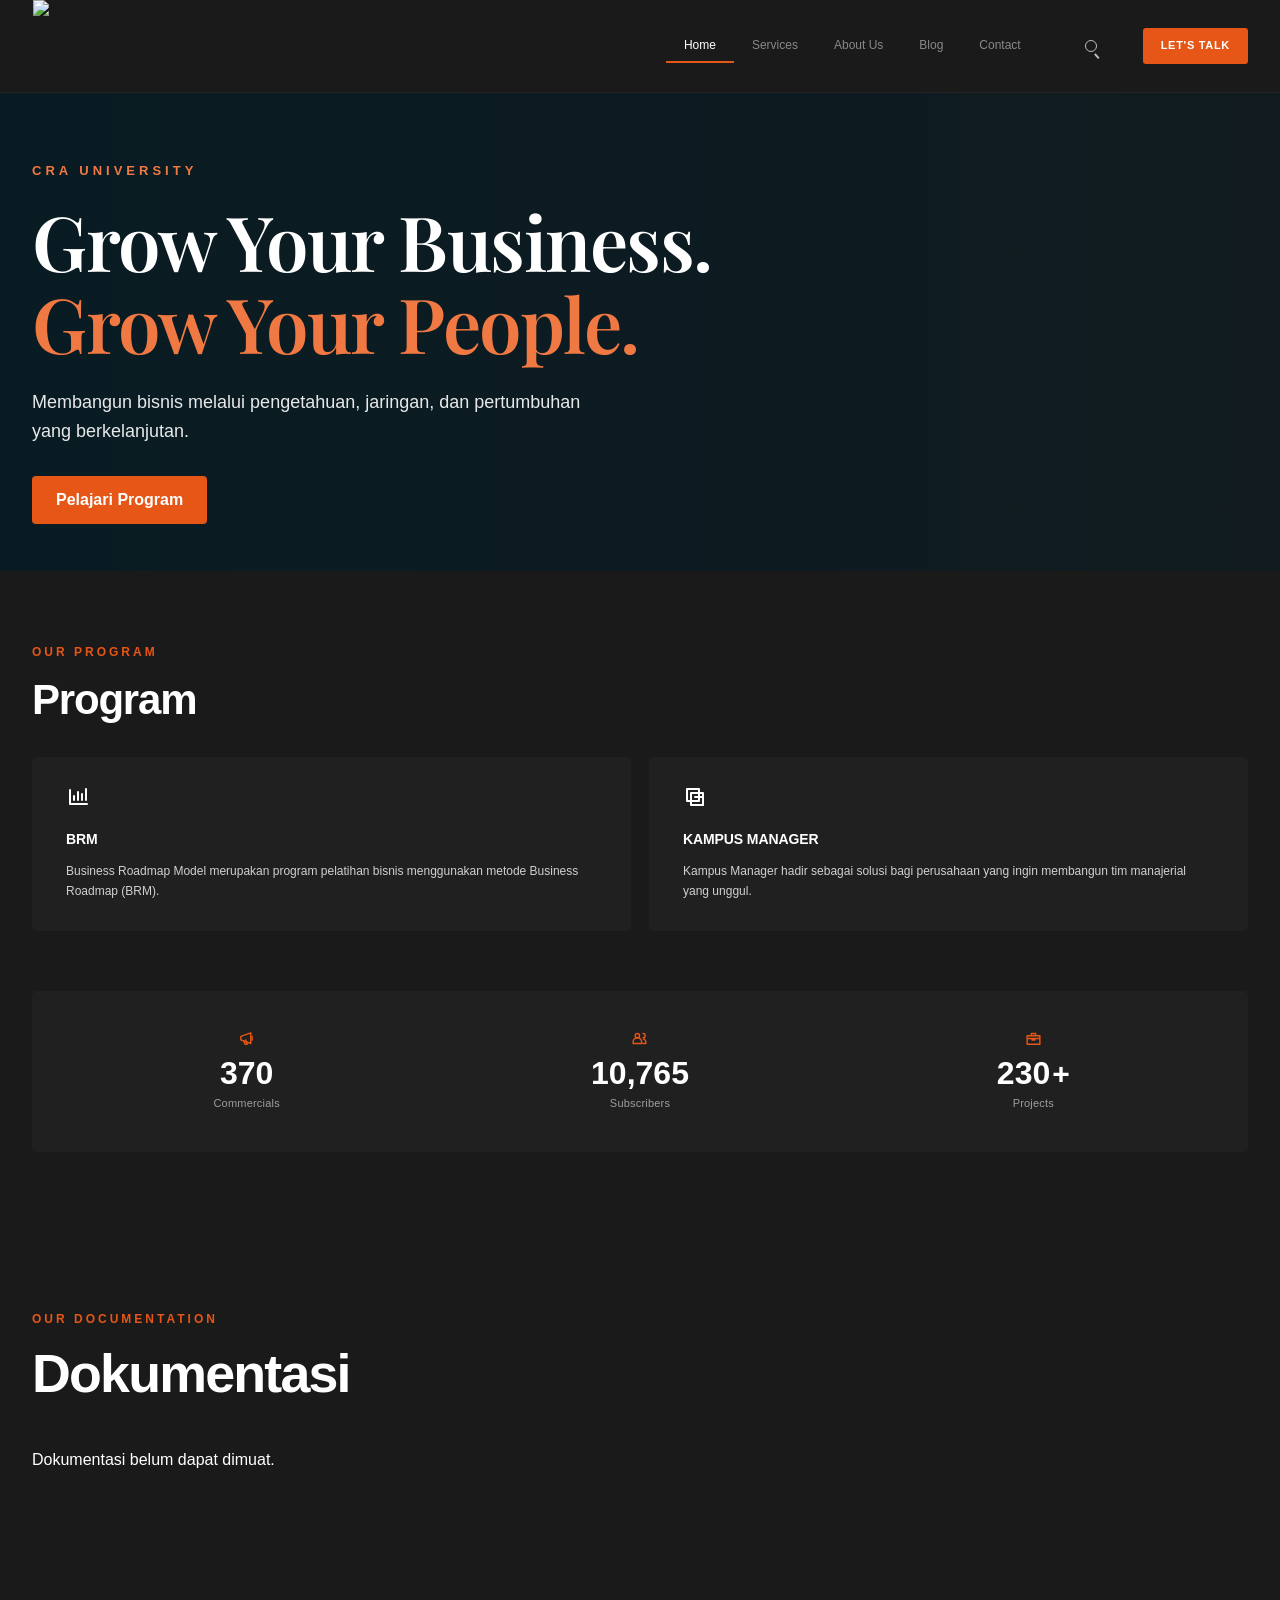
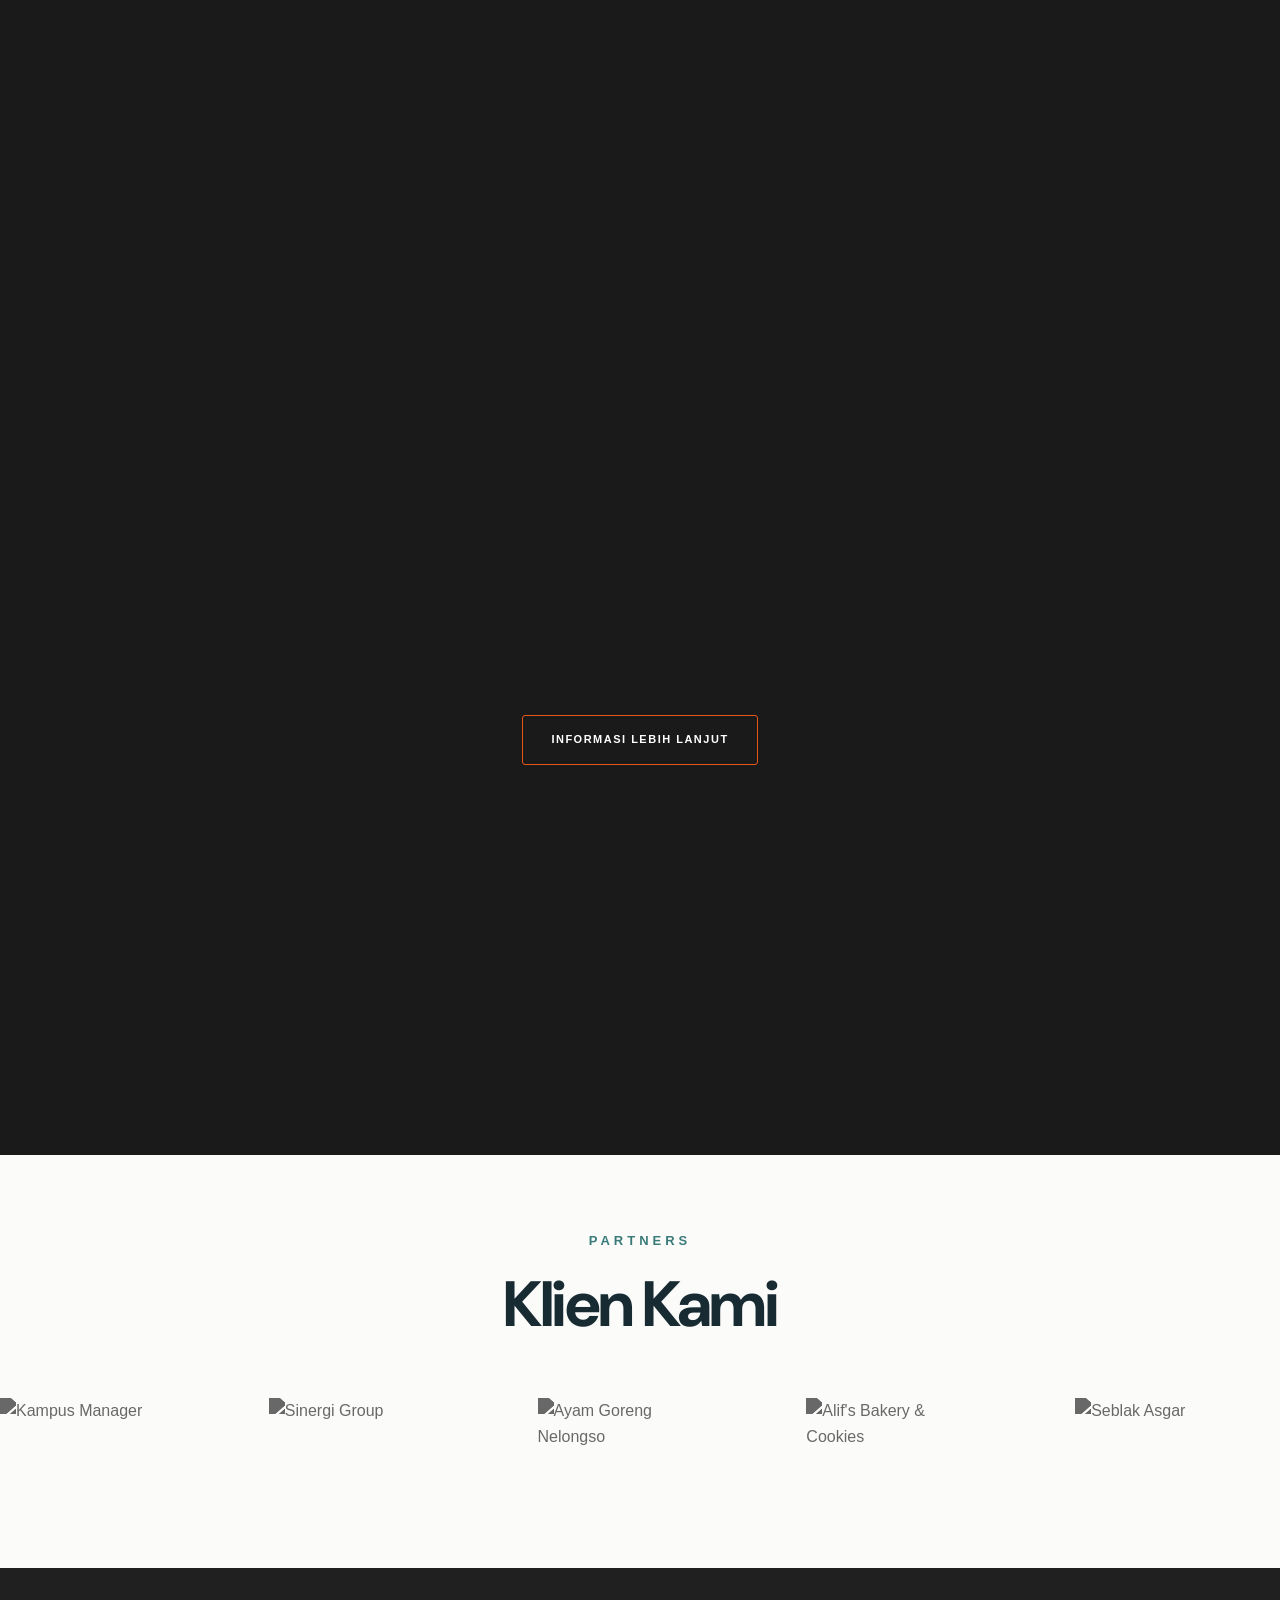
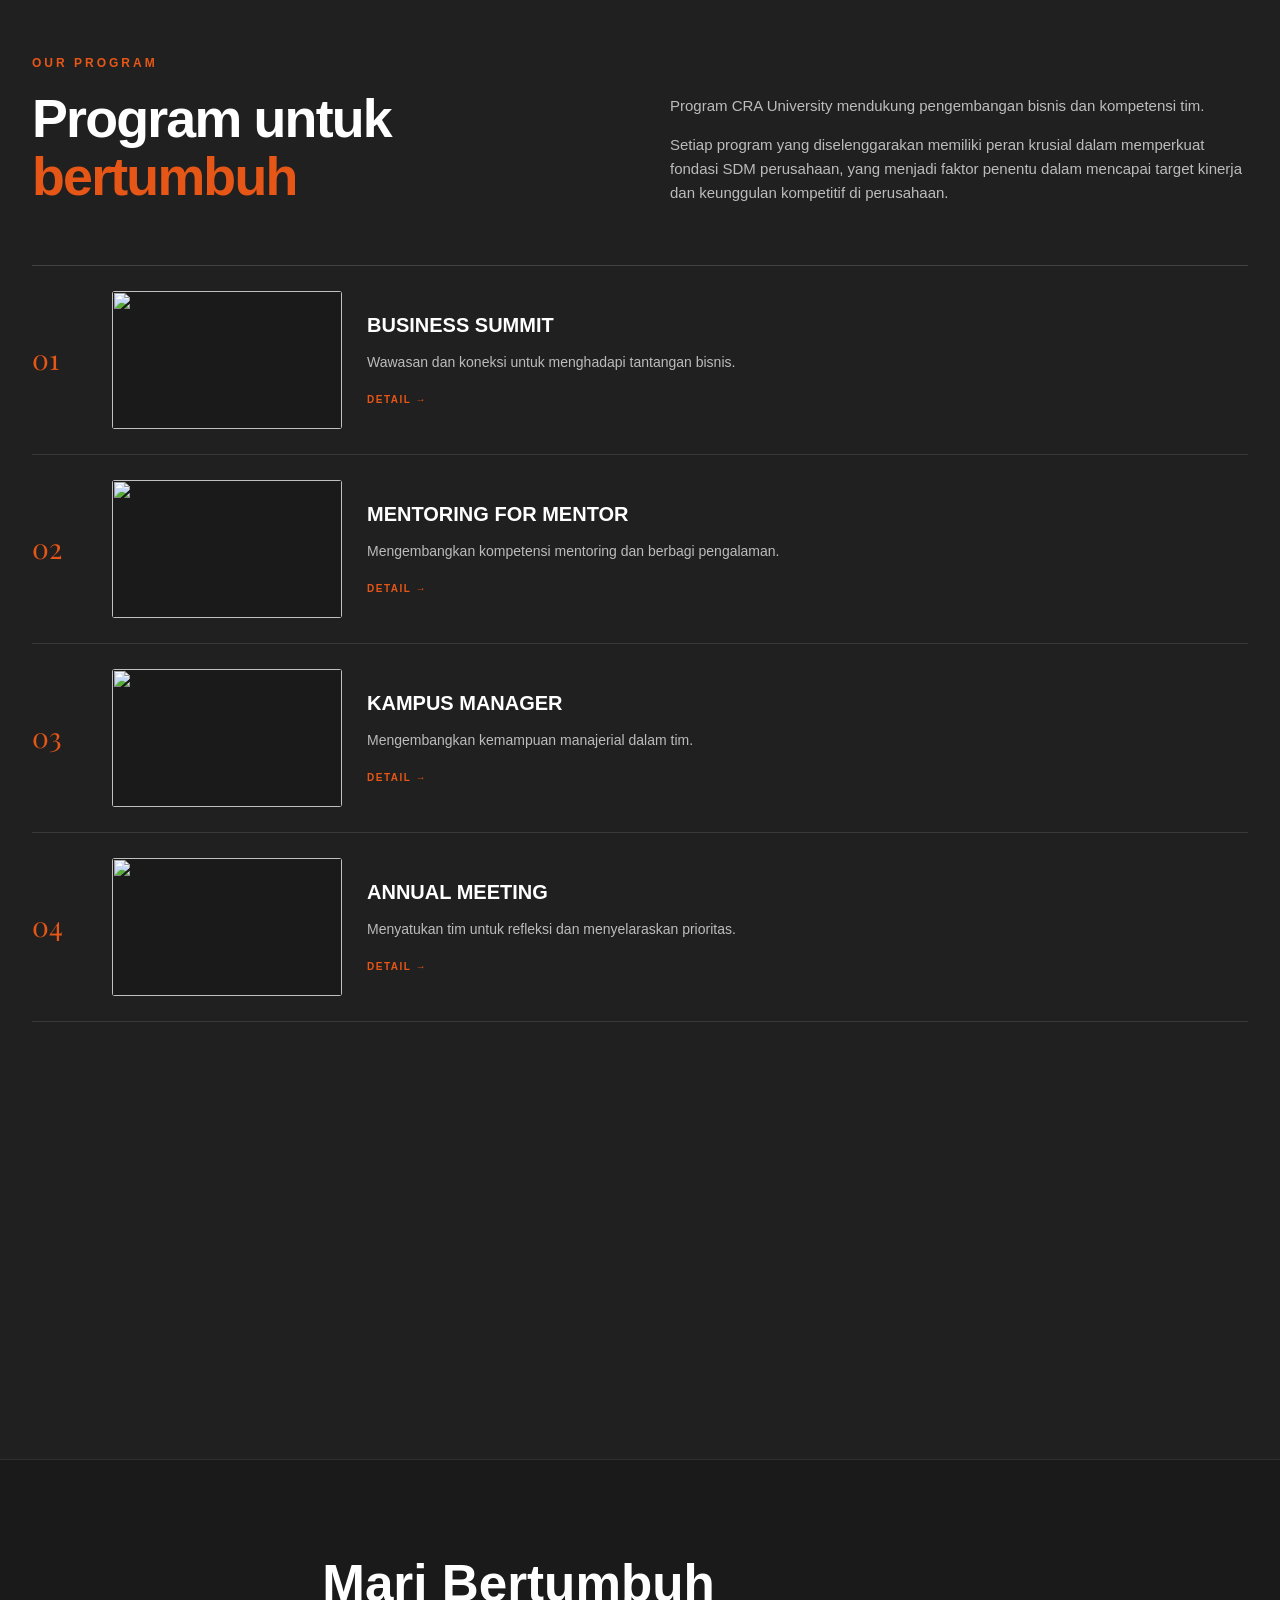
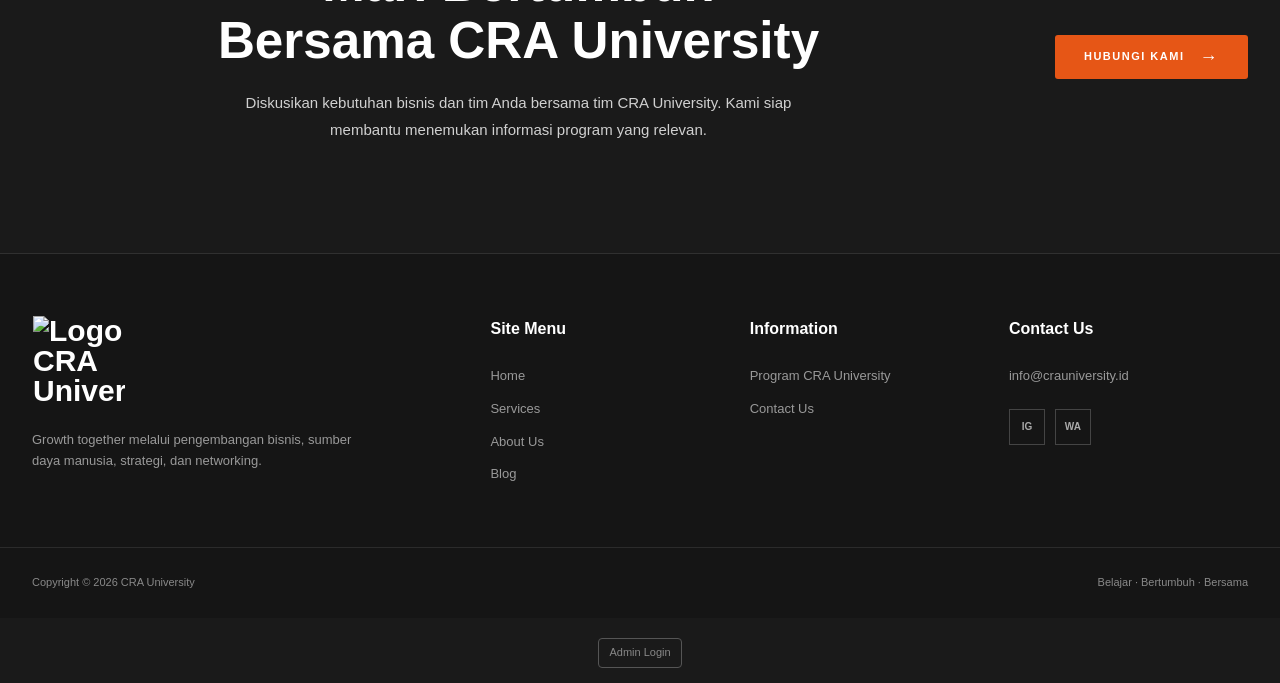
==== index.html @ 809099ed "Add admin backend and dynamic content" ====
<!DOCTYPE html>
<html lang="id">

<head>
    <meta charset="UTF-8">

    <meta
        name="viewport"
        content="width=device-width, initial-scale=1.0"
    >

    <meta
        name="description"
        content="CRA University - Growth Together"
    >

    <title>CRA University - Growth Together</title>

    <!-- Google Fonts -->
    <link rel="preconnect" href="https://fonts.googleapis.com">
    <link rel="preconnect" href="https://fonts.gstatic.com" crossorigin>

    <link
        href="https://fonts.googleapis.com/css2?family=DM+Sans:wght@400;500;600;700&family=Playfair+Display:wght@500;600;700&display=swap"
        rel="stylesheet"
    >

    <!-- CSS -->
    <link rel="stylesheet" href="css/style.css">
</head>

<body class="home">

    <a class="skip-link" href="#home">
        Lewati ke konten
    </a>


    <!-- =====================================================
         HEADER / NAVBAR
    ====================================================== -->

    <header class="header" id="header">

        <div class="container navbar">

            <!-- Logo -->
            <a href="index.html" class="logo">

                <span class="logo-main">

                    <img
                        loading="lazy"
                        width="384"
                        height="384"
                        src="assets/images/logo cra.png"
                        class="default-logo"
                        alt="Logo CRA University"
                        decoding="async"
                    >

                </span>

                <span class="logo-sub">
                    UNIVERSITY
                </span>

            </a>


            <!-- Navigation -->
            <nav class="nav" id="nav">

                <ul class="nav-list">

                    <li>
                        <a
                            href="index.html"
                            class="nav-link active"
                            aria-current="page"
                        >
                            Home
                        </a>
                    </li>

                    <li>
                        <a
                            href="pages/service.html"
                            class="nav-link"
                        >
                            Services
                        </a>
                    </li>

                    <li>
                        <a
                            href="pages/about.html"
                            class="nav-link"
                        >
                            About Us
                        </a>
                    </li>

                    <li>
                        <a
                            href="pages/blog.html"
                            class="nav-link"
                        >
                            Blog
                        </a>
                    </li>

                    <li>
                        <a
                            href="pages/contact.html"
                            class="nav-link"
                        >
                            Contact
                        </a>
                    </li>

                </ul>

            </nav>


            <!-- Search -->
            <button
                class="search-button"
                type="button"
                aria-label="Search"
            >
                <span aria-hidden="true"></span>
            </button>


            <!-- Let's Talk -->
            <a
                href="pages/contact.html"
                class="btn btn-primary header-button"
            >
                Let's Talk
            </a>


            <!-- Mobile Menu -->
            <button
                type="button"
                class="menu-button"
                id="menuButton"
                aria-label="Open menu"
                aria-expanded="false"
                aria-controls="nav"
            >
                <span></span>
                <span></span>
                <span></span>
            </button>

        </div>

    </header>


    <!-- =====================================================
         MAIN
    ====================================================== -->

    <main id="home">


        <!-- =================================================
             HERO
        ================================================== -->

        <section class="hero">

            <div
                class="hero-photo"
                data-hero-carousel
                role="region"
                aria-label="Galeri kegiatan CRA University"
            >

                <div class="hero-slides">

                    <img
                        class="hero-slide is-active"
                        src="assets/images/DSC02706.jpg.jpeg"
                        alt="Peserta program Kampus Manager CRA University"
                        fetchpriority="high"
                    >

                    <img
                        class="hero-slide"
                        src="assets/images/DSC02432.jpg"
                        alt="Kegiatan CRA University"
                    >

                    <img
                        class="hero-slide"
                        src="assets/images/DSC02927.jpg.jpeg"
                        alt="Kegiatan CRA University"
                    >

                    <img
                        class="hero-slide"
                        src="assets/images/DSC05342.jpg.jpeg"
                        alt="Kegiatan CRA University"
                    >

                    <img
                        class="hero-slide"
                        src="assets/images/DSC05442.jpg.jpeg"
                        alt="Kegiatan CRA University"
                    >

                </div>

            </div>

            <div class="hero-overlay"></div>

            <div class="container hero-content">

                <div class="hero-copy-block">

                    <p class="eyebrow">
                        CRA UNIVERSITY
                    </p>

                    <h1>
                        Grow Your Business.
                        <br>
                        <span>
                            Grow Your People.
                        </span>
                    </h1>

                    <p class="hero-copy">
                        Membangun bisnis melalui pengetahuan, jaringan,
                        dan pertumbuhan yang berkelanjutan.
                    </p>

                    <a
                        class="primary-btn"
                        href="#program"
                    >
                        Pelajari Program
                    </a>

                </div>

            </div>

        </section>


        <!-- =================================================
             PROGRAM
        ================================================== -->

        <section
            class="program section"
            id="program"
        >

            <div class="container">


                <!-- Section Header -->
                <div class="section-header">

                    <p class="section-label">
                        OUR PROGRAM
                    </p>

                    <h2 class="section-title">
                        Program
                    </h2>

                </div>


                <!-- Program Grid -->
                <div class="program-grid">


                    <!-- Program BRM -->
                    <article class="program-card">

                        <div class="program-card-content">

                            <span
                                class="program-icon"
                                aria-hidden="true"
                            >

                                <svg viewBox="0 0 24 24">
                                    <path d="M4 19V5m0 14h17M8 15v-4m4 4V7m4 8v-6m4 6V4"></path>
                                </svg>

                            </span>

                            <h3>
                                BRM
                            </h3>

                            <p>
                                Business Roadmap Model merupakan program
                                pelatihan bisnis menggunakan metode
                                Business Roadmap (BRM).
                            </p>

                        </div>

                    </article>


                    <!-- Program Kampus Manager -->
                    <article class="program-card">

                        <div class="program-card-content">

                            <span
                                class="program-icon"
                                aria-hidden="true"
                            >

                                <svg viewBox="0 0 24 24">
                                    <path d="M4 4h12v12H4zM8 8h12v12H8z"></path>
                                    <path d="M12 12h8v8"></path>
                                </svg>

                            </span>

                            <h3>
                                KAMPUS MANAGER
                            </h3>

                            <p>
                                Kampus Manager hadir sebagai solusi bagi
                                perusahaan yang ingin membangun tim
                                manajerial yang unggul.
                            </p>

                        </div>

                    </article>

                </div>

            </div>

        </section>


        <!-- =================================================
             COMMERCIALS / STATISTICS
        ================================================== -->

        <section
            class="commercials"
            aria-label="Dampak CRA University"
        >

            <div class="container">

                <div class="commercials-grid">


                    <!-- Commercials -->
                    <div class="commercial-item">

                        <span
                            class="commercial-icon"
                            aria-hidden="true"
                        >

                            <svg viewBox="0 0 24 24">
                                <path d="M4 14V9l14-5v15L4 14Z"></path>
                                <path d="m8 15 2 5h3l-2-6M20 9v5"></path>
                            </svg>

                        </span>

                        <span class="commercial-value">

                            <span
                                class="commercial-number"
                                data-target="370"
                            >
                                370
                            </span>

                        </span>

                        <p>
                            Commercials
                        </p>

                    </div>


                    <!-- Subscribers -->
                    <div class="commercial-item">

                        <span
                            class="commercial-icon"
                            aria-hidden="true"
                        >

                            <svg viewBox="0 0 24 24">
                                <circle
                                    cx="9"
                                    cy="8"
                                    r="3"
                                ></circle>

                                <path d="M3 19v-2a6 6 0 0 1 12 0v2H3ZM17 5a3 3 0 0 1 0 6m1 2a5 5 0 0 1 3 5v1h-4"></path>
                            </svg>

                        </span>

                        <span class="commercial-value">

                            <span
                                class="commercial-number"
                                data-target="10765"
                            >
                                10,765
                            </span>

                        </span>

                        <p>
                            Subscribers
                        </p>

                    </div>


                    <!-- Projects -->
                    <div class="commercial-item">

                        <span
                            class="commercial-icon"
                            aria-hidden="true"
                        >

                            <svg viewBox="0 0 24 24">
                                <path d="M3 8h18v12H3zM9 8V5h6v3M3 12h18M10 12v2h4v-2"></path>
                            </svg>

                        </span>

                        <span class="commercial-value">

                            <span
                                class="commercial-number"
                                data-target="230"
                            >
                                230
                            </span>

                            <span class="commercial-plus">
                                +
                            </span>

                        </span>

                        <p>
                            Projects
                        </p>

                    </div>


                </div>

            </div>

        </section>


        <!-- =================================================
             DOKUMENTASI
             DATA DIAMBIL DARI DATABASE MYSQL
        ================================================== -->

        <section
            class="documentation section"
            id="documentation"
        >

            <div class="container">


                <!-- Section Header -->
                <div class="section-header">

                    <p class="section-label">
                        OUR DOCUMENTATION
                    </p>

                    <h2 class="section-title">
                        Dokumentasi
                    </h2>

                </div>


                <!--
                    Dokumentasi dari database akan
                    dimasukkan oleh JavaScript ke
                    dalam container ini.
                -->
                <div
                    class="documentation-grid"
                    id="documentationGrid"
                >

                    <!--
                        Data dari MySQL akan tampil di sini.
                    -->

                </div>


                <!-- More Information -->
                <div class="center-button">

                    <a
                        href="pages/about.html"
                        class="button button-outline"
                    >
                        INFORMASI LEBIH LANJUT
                    </a>

                </div>

            </div>

        </section>


        <!-- =================================================
             CLIENTS
        ================================================== -->

        <section class="section clients">

            <div class="container">

                <div class="section-heading center">

                    <p class="eyebrow">
                        PARTNERS
                    </p>

                    <h2>
                        Klien Kami
                    </h2>

                </div>


                <div
                    class="logos"
                    aria-label="Klien dan partner CRA University"
                >

                    <div class="logos-track">


                        <!-- Logo Group 1 -->
                        <div class="logos-group">

                            <img
                                src="assets/images/Logo Kampus Manager.png"
                                alt="Kampus Manager"
                                loading="lazy"
                            >

                            <img
                                src="assets/images/S-GROUP.png"
                                alt="Sinergi Group"
                                loading="lazy"
                            >

                            <img
                                src="assets/images/ayam-nelongso.png"
                                alt="Ayam Goreng Nelongso"
                                loading="lazy"
                            >

                            <img
                                src="assets/images/ALIF-1536x1536.png"
                                alt="Alif's Bakery & Cookies"
                                loading="lazy"
                            >

                            <img
                                src="assets/images/SEBLAK.png"
                                alt="Seblak Asgar"
                                loading="lazy"
                            >

                            <img
                                src="assets/images/INDOBOT.png"
                                alt="Indobot"
                                loading="lazy"
                            >

                            <img
                                src="assets/images/POP-JASA.png"
                                alt="Pop Jasa"
                                loading="lazy"
                            >

                            <img
                                src="assets/images/UPER.png"
                                alt="UPER"
                                loading="lazy"
                            >

                        </div>


                        <!-- Logo Group 2 -->
                        <div
                            class="logos-group"
                            aria-hidden="true"
                        >

                            <img
                                src="assets/images/Logo Kampus Manager.png"
                                alt=""
                                loading="lazy"
                            >

                            <img
                                src="assets/images/S-GROUP.png"
                                alt=""
                                loading="lazy"
                            >

                            <img
                                src="assets/images/ayam-nelongso.png"
                                alt=""
                                loading="lazy"
                            >

                            <img
                                src="assets/images/ALIF-1536x1536.png"
                                alt=""
                                loading="lazy"
                            >

                            <img
                                src="assets/images/SEBLAK.png"
                                alt=""
                                loading="lazy"
                            >

                            <img
                                src="assets/images/INDOBOT.png"
                                alt=""
                                loading="lazy"
                            >

                            <img
                                src="assets/images/POP-JASA.png"
                                alt=""
                                loading="lazy"
                            >

                            <img
                                src="assets/images/UPER.png"
                                alt=""
                                loading="lazy"
                            >

                        </div>

                    </div>

                </div>

            </div>

        </section>


        <!-- =================================================
             PROGRAM UNGGULAN
        ================================================== -->

        <section
            class="year-program section"
            id="services"
        >

            <div class="container">


                <div class="year-program-header">

                    <div>

                        <p class="section-label">
                            OUR PROGRAM
                        </p>

                        <h2 class="section-title">

                            Program untuk
                            <span>
                                bertumbuh
                            </span>

                        </h2>

                    </div>


                    <div class="year-program-description">

                        <p>
                            Program CRA University mendukung
                            pengembangan bisnis dan kompetensi tim.
                        </p>

                        <p>
                            Setiap program yang diselenggarakan
                            memiliki peran krusial dalam memperkuat
                            fondasi SDM perusahaan, yang menjadi
                            faktor penentu dalam mencapai target
                            kinerja dan keunggulan kompetitif
                            di perusahaan.
                        </p>

                    </div>

                </div>


                <div class="year-program-list">


                    <!-- Program 1 -->
                    <article class="year-program-item">

                        <span class="year-program-number">
                            01
                        </span>

                        <div class="year-program-image">

                            <img
                                src="assets/images/DSC05877.jpg.jpeg"
                                alt=""
                                loading="lazy"
                            >

                            BUSINESS

                        </div>

                        <div class="year-program-content">

                            <h3>
                                BUSINESS SUMMIT
                            </h3>

                            <p>
                                Wawasan dan koneksi untuk menghadapi
                                tantangan bisnis.
                            </p>

                            <a href="pages/contact.html">
                                DETAIL →
                            </a>

                        </div>

                    </article>


                    <!-- Program 2 -->
                    <article class="year-program-item">

                        <span class="year-program-number">
                            02
                        </span>

                        <div class="year-program-image">

                            <img
                                src="assets/images/DSC05442.jpg.jpeg"
                                alt=""
                                loading="lazy"
                            >

                            MFM

                        </div>

                        <div class="year-program-content">

                            <h3>
                                MENTORING FOR MENTOR
                            </h3>

                            <p>
                                Mengembangkan kompetensi mentoring
                                dan berbagi pengalaman.
                            </p>

                            <a href="pages/contact.html">
                                DETAIL →
                            </a>

                        </div>

                    </article>


                    <!-- Program 3 -->
                    <article class="year-program-item">

                        <span class="year-program-number">
                            03
                        </span>

                        <div class="year-program-image">

                            <img
                                src="assets/images/DSC02419.jpg"
                                alt=""
                                loading="lazy"
                            >

                            KAMPUS

                        </div>

                        <div class="year-program-content">

                            <h3>
                                KAMPUS MANAGER
                            </h3>

                            <p>
                                Mengembangkan kemampuan manajerial
                                dalam tim.
                            </p>

                            <a href="pages/contact.html">
                                DETAIL →
                            </a>

                        </div>

                    </article>


                    <!-- Program 4 -->
                    <article class="year-program-item">

                        <span class="year-program-number">
                            04
                        </span>

                        <div class="year-program-image">

                            <img
                                src="assets/images/DSC02432.jpg"
                                alt=""
                                loading="lazy"
                            >

                            ANNUAL

                        </div>

                        <div class="year-program-content">

                            <h3>
                                ANNUAL MEETING
                            </h3>

                            <p>
                                Menyatukan tim untuk refleksi dan
                                menyelaraskan prioritas.
                            </p>

                            <a href="pages/contact.html">
                                DETAIL →
                            </a>

                        </div>

                    </article>


                </div>

            </div>

        </section>


        <!-- =================================================
             CTA
        ================================================== -->

        <section class="cta">

            <div class="container cta-container">


                <div class="cta-content">

                    <p class="section-label">
                        JOIN CRA UNIVERSITY
                    </p>

                    <h2>

                        Mari Bertumbuh
                        <br>
                        Bersama CRA University

                    </h2>

                    <p>
                        Diskusikan kebutuhan bisnis dan tim Anda
                        bersama tim CRA University. Kami siap membantu
                        menemukan informasi program yang relevan.
                    </p>

                </div>


                <div class="cta-action">

                    <a
                        href="pages/contact.html"
                        class="button button-light"
                    >

                        HUBUNGI KAMI

                        <span>
                            →
                        </span>

                    </a>

                </div>

            </div>

        </section>


        <!-- =================================================
             BLOG PREVIEW
        ================================================== -->

        <section
            class="blog section"
            id="blog"
        >

            <div class="container">


                <div class="section-header">

                    <p class="section-label">
                        LATEST ARTICLES
                    </p>

                    <h2 class="section-title">
                        Insight & Blog
                    </h2>

                </div>


                <div class="blog-grid">


                    <!-- Blog 1 -->
                    <article class="blog-card">

                        <div class="blog-image">

                            <img
                                src="assets/images/DSC05877.jpg.jpeg"
                                alt="Peserta berdiskusi tentang strategi bisnis"
                                loading="lazy"
                            >

                        </div>

                        <div class="blog-content">

                            <span class="blog-category">
                                BUSINESS
                            </span>

                            <h3>

                                Membangun Strategi Bisnis
                                yang Berkelanjutan

                            </h3>

                            <a href="pages/blog.html">
                                BACA SELENGKAPNYA →
                            </a>

                        </div>

                    </article>


                    <!-- Blog 2 -->
                    <article class="blog-card">

                        <div class="blog-image">

                            <img
                                src="assets/images/DSC05442.jpg.jpeg"
                                alt="Sesi kolaborasi dan pengembangan tim"
                                loading="lazy"
                            >

                        </div>

                        <div class="blog-content">

                            <span class="blog-category">
                                LEADERSHIP
                            </span>

                            <h3>

                                Membangun Tim Manajerial
                                yang Unggul

                            </h3>

                            <a href="pages/blog.html">
                                BACA SELENGKAPNYA →
                            </a>

                        </div>

                    </article>


                    <!-- Blog 3 -->
                    <article class="blog-card">

                        <div class="blog-image">

                            <img
                                src="assets/images/DSC05342.jpg.jpeg"
                                alt="Peserta mengikuti sesi pengembangan bisnis"
                                loading="lazy"
                            >

                        </div>

                        <div class="blog-content">

                            <span class="blog-category">
                                BUSINESS GROWTH
                            </span>

                            <h3>

                                Bagaimana Cara
                                Mengembangkan Bisnis?

                            </h3>

                            <a href="pages/blog.html">
                                BACA SELENGKAPNYA →
                            </a>

                        </div>

                    </article>


                </div>

            </div>

        </section>


        <!-- =================================================
             CONTACT
        ================================================== -->

        <section
            class="contact section"
            id="contact"
        >

            <div class="container contact-container">


                <!-- Contact Information -->
                <div class="contact-info">

                    <p class="section-label">
                        CONTACT US
                    </p>

                    <h2 class="section-title">

                        Let's Grow
                        <span>
                            Together
                        </span>

                    </h2>

                    <p class="section-description">

                        Hubungi kami untuk mendapatkan informasi
                        lebih lengkap mengenai program CRA University.

                    </p>


                    <div class="contact-details">


                        <!-- Email -->
                        <div class="contact-detail">

                            <span class="contact-icon">
                                ✉
                            </span>

                            <div>

                                <strong>
                                    Email
                                </strong>

                                <p>

                                    <a href="mailto:info@crauniversity.id">
                                        info@crauniversity.id
                                    </a>

                                </p>

                            </div>

                        </div>


                        <!-- Phone -->
                        <div class="contact-detail">

                            <span class="contact-icon">
                                ☎
                            </span>

                            <div>

                                <strong>
                                    Phone
                                </strong>

                                <p>

                                    <a
                                        href="https://wa.me/6285755976016"
                                        target="_blank"
                                        rel="noopener noreferrer"
                                    >
                                        +62 857-5597-6016
                                    </a>

                                </p>

                            </div>

                        </div>


                    </div>

                </div>


                <!-- Contact Form -->
                <form
                    class="contact-form"
                    id="contactForm"
                >

                    <div class="form-group">

                        <label for="name">
                            Nama
                        </label>

                        <input
                            type="text"
                            id="name"
                            name="name"
                            placeholder="Nama lengkap"
                            required
                        >

                    </div>


                    <div class="form-group">

                        <label for="email">
                            Email
                        </label>

                        <input
                            type="email"
                            id="email"
                            name="email"
                            placeholder="Alamat email"
                            required
                        >

                    </div>


                    <div class="form-group">

                        <label for="phone">
                            Nomor Telepon
                        </label>

                        <input
                            type="tel"
                            id="phone"
                            name="phone"
                            placeholder="Nomor telepon"
                        >

                    </div>


                    <div class="form-group">

                        <label for="message">
                            Pesan
                        </label>

                        <textarea
                            id="message"
                            name="message"
                            rows="5"
                            placeholder="Tulis pesan Anda..."
                            required
                        ></textarea>

                    </div>


                    <button
                        type="submit"
                        class="button button-primary"
                    >

                        KIRIM VIA WHATSAPP

                        <span>
                            →
                        </span>

                    </button>

                    <p class="form-note">
                        Pesan akan dibuka di WhatsApp agar dapat
                        Anda tinjau dan kirim.
                    </p>

                </form>


            </div>

        </section>


    </main>


    <!-- =====================================================
         FOOTER
    ====================================================== -->

    <footer class="footer">

        <div class="container footer-grid">


            <!-- Brand -->
            <div class="footer-brand">

                <a
                    href="#home"
                    class="logo footer-logo"
                >

                    <span class="logo-main">

                        <img
                            src="assets/images/logo cra.png"
                            alt="Logo CRA University"
                            loading="lazy"
                        >

                    </span>

                    <span class="logo-sub">
                        UNIVERSITY
                    </span>

                </a>


                <p>

                    Growth together melalui pengembangan
                    bisnis, sumber daya manusia, strategi,
                    dan networking.

                </p>

            </div>


            <!-- Site Menu -->
            <div class="footer-column">

                <h3>
                    Site Menu
                </h3>

                <a href="#home">
                    Home
                </a>

                <a href="#services">
                    Services
                </a>

                <a href="pages/about.html">
                    About Us
                </a>

                <a href="pages/blog.html">
                    Blog
                </a>

            </div>


            <!-- Information -->
            <div class="footer-column">

                <h3>
                    Information
                </h3>

                <a href="pages/service.html">
                    Program CRA University
                </a>

                <a href="pages/contact.html">
                    Contact Us
                </a>

            </div>


            <!-- Contact -->
            <div class="footer-column">

                <h3>
                    Contact Us
                </h3>

                <a href="mailto:info@crauniversity.id">
                    info@crauniversity.id
                </a>


                <div class="social-links">

                    <a
                        href="https://www.instagram.com/crauniversity/"
                        aria-label="Instagram CRA University"
                        target="_blank"
                        rel="noopener noreferrer"
                    >
                        IG
                    </a>

                    <a
                        href="https://wa.me/6285755976016"
                        aria-label="WhatsApp CRA University"
                        target="_blank"
                        rel="noopener noreferrer"
                    >
                        WA
                    </a>

                </div>

            </div>


        </div>


        <!-- Copyright -->
        <div class="footer-bottom">

            <div class="container footer-bottom-content">

                <p>
                    Copyright © 2026 CRA University
                </p>

                <div>

                    <span>
                        Belajar · Bertumbuh · Bersama
                    </span>

                </div>

            </div>

        </div>

    </footer>

    <div class="admin-login-link">
        <a href="admin/login.php">Admin Login</a>
    </div>


    <!-- =====================================================
         JAVASCRIPT
    ====================================================== -->

    <script src="js/script.js"></script>

</body>

</html>
---- css/style.css ----
/* =========================================================
   1. RESET
========================================================= */

* {
    margin: 0;
    padding: 0;
    box-sizing: border-box;
}

html {
    scroll-behavior: smooth;
}

body {
    font-family: "DM Sans", sans-serif;
    background: #ffffff;
    color: #1c1c1c;
    line-height: 1.6;
    overflow-x: hidden;
}

body.menu-open {
    overflow: hidden;
}

a {
    text-decoration: none;
    color: inherit;
}

button,
input,
textarea {
    font-family: inherit;
}

button {
    cursor: pointer;
}

img {
    display: block;
    max-width: 100%;
}


/* =========================================================
   2. VARIABLES
========================================================= */

:root {

    --primary: #c89b3c;
    --primary-dark: #9f7625;
    --primary-light: #ead8ae;

    --dark: #151515;
    --dark-soft: #242424;

    --text: #555555;
    --text-light: #777777;

    --white: #ffffff;
    --cream: #f7f3eb;
    --cream-dark: #eee7d9;

    --border: #e7e3dc;

    --container: 1180px;

    --transition: 0.35s ease;
}


/* =========================================================
   3. GLOBAL
========================================================= */

.container {
    width: min(var(--container), calc(100% - 80px));
    margin: 0 auto;
}

.section {
    padding: 120px 0;
}

.section-header {
    max-width: 700px;
    margin-bottom: 60px;
}

.section-label {
    display: block;
    margin-bottom: 15px;

    color: var(--primary);

    font-size: 12px;
    font-weight: 700;

    letter-spacing: 3px;
    text-transform: uppercase;
}

.section-title {
    font-family: "Playfair Display", serif;

    font-size: clamp(40px, 5vw, 64px);
    font-weight: 600;

    line-height: 1.1;

    color: var(--dark);
}

.section-title span {
    color: var(--primary);
}

.section-description {
    color: var(--text);
    max-width: 600px;
}


/* =========================================================
   4. BUTTON
========================================================= */

.button {
    display: inline-flex;

    align-items: center;
    justify-content: center;

    gap: 15px;

    min-height: 50px;

    padding: 0 28px;

    border: 1px solid transparent;

    font-size: 11px;
    font-weight: 700;

    letter-spacing: 1.5px;

    transition: var(--transition);
}

.button span {
    font-size: 18px;
    line-height: 1;
}

.button-primary {
    background: var(--primary);
    color: var(--white);
}

.button-primary:hover {
    background: var(--primary-dark);
    transform: translateY(-3px);
}

.button-outline {
    border-color: var(--dark);
    color: var(--dark);
}

.button-outline:hover {
    background: var(--dark);
    color: var(--white);
}

.button-link {
    padding-left: 0;
    padding-right: 0;

    color: var(--dark);

    border-bottom: 1px solid var(--dark);

    min-height: auto;
}

.button-link:hover {
    color: var(--primary);
    border-color: var(--primary);
}

.button-light {
    background: var(--white);
    color: var(--dark);
}

.button-light:hover {
    background: var(--dark);
    color: var(--white);
    transform: translateY(-3px);
}


/* =========================================================
   5. HEADER
========================================================= */

.header {
    position: fixed;

    top: 0;
    left: 0;

    width: 100%;

    z-index: 9999;

    background: rgba(255, 255, 255, 0.97);

    border-bottom: 1px solid rgba(0, 0, 0, 0.06);

    transition: var(--transition);
}

.header.scrolled {
    box-shadow: 0 8px 30px rgba(0, 0, 0, 0.08);
}

.navbar {
    min-height: 90px;

    display: flex;
    align-items: center;
    justify-content: space-between;

    gap: 40px;
}

.header-container {
    min-height: 90px;

    display: flex;
    align-items: center;
    justify-content: space-between;

    gap: 40px;
}


/* =========================================================
   6. LOGO
========================================================= */

.logo {
    display: inline-flex;
    flex-direction: column;

    line-height: 1;

    flex-shrink: 0;
}

.logo-main {
    font-size: 30px;
    font-weight: 800;

    letter-spacing: 5px;

    color: var(--dark);
}

.logo-sub {
    margin-top: 6px;

    font-size: 7px;
    font-weight: 700;

    letter-spacing: 4px;

    color: var(--primary);
}


/* =========================================================
   7. NAVIGATION
========================================================= */

.nav {
    display: flex;

    align-items: center;

    gap: 34px;

    margin-left: auto;
}

.nav-list {
    display: flex;
    align-items: center;
    gap: 30px;

    list-style: none;
}

.nav-link {
    position: relative;

    padding: 10px 0;

    font-size: 12px;
    font-weight: 600;

    color: #444;

    transition: var(--transition);
}

.nav-link::after {
    content: "";

    position: absolute;

    left: 0;
    bottom: 2px;

    width: 0;
    height: 1px;

    background: var(--primary);

    transition: var(--transition);
}

.nav-link:hover,
.nav-link.active {
    color: var(--primary);
}

.nav-link:hover::after,
.nav-link.active::after {
    width: 100%;
}


/* =========================================================
   8. TALK BUTTON
========================================================= */

.talk-button {
    display: inline-flex;

    align-items: center;
    justify-content: center;

    min-height: 42px;

    padding: 0 22px;

    background: var(--dark);

    color: var(--white);

    font-size: 10px;
    font-weight: 700;

    letter-spacing: 1.5px;

    transition: var(--transition);
}

.talk-button:hover {
    background: var(--primary);
    transform: translateY(-2px);
}

.header-button {
    display: inline-flex;
    align-items: center;
    justify-content: center;
    flex-shrink: 0;

    min-height: 44px;
    padding: 0 22px;

    border: 1px solid var(--dark);
    background: var(--dark);
    color: var(--white);

    font-size: 11px;
    font-weight: 700;
    letter-spacing: 1px;

    transition: var(--transition);
}

.header-button:hover {
    border-color: var(--primary);
    background: var(--primary);
    transform: translateY(-2px);
}


/* =========================================================
   9. MOBILE MENU BUTTON
========================================================= */

.menu-button {
    display: none;

    width: 42px;
    height: 42px;

    padding: 8px;

    border: 0;

    background: transparent;

    border-radius: 4px;
}

.menu-button:focus-visible,
.nav-link:focus-visible,
.header-button:focus-visible {
    outline: 2px solid var(--primary);
    outline-offset: 4px;
}

.menu-button span {
    display: block;
    flex-shrink: 0;

    width: 100%;
    height: 2px;

    margin: 3px 0;

    background: var(--dark);

    transition: var(--transition);
}

.menu-button.active span:nth-child(1) {
    transform: translateY(8px) rotate(45deg);
}

.menu-button.active span:nth-child(2) {
    opacity: 0;
}

.menu-button.active span:nth-child(3) {
    transform: translateY(-8px) rotate(-45deg);
}


/* =========================================================
   10. HERO
========================================================= */

.hero {
    position: relative;

    min-height: 100vh;

    display: flex;
    align-items: center;

    padding-top: 90px;

    background:
        linear-gradient(
            90deg,
            #ffffff 0%,
            #ffffff 54%,
            var(--cream) 54%,
            var(--cream) 100%
        );

    overflow: hidden;
}

.hero-container {
    display: grid;

    grid-template-columns: 0.95fr 1.05fr;

    align-items: center;

    min-height: calc(100vh - 90px);
}

.hero-content {
    position: relative;

    z-index: 5;

    padding: 80px 0;
}

.hero-label {
    margin-bottom: 22px;

    color: var(--primary);

    font-size: 12px;
    font-weight: 700;

    letter-spacing: 4px;
}

.hero-title {
    max-width: 650px;

    margin-bottom: 28px;

    font-family: "Playfair Display", serif;

    font-size: clamp(60px, 8vw, 108px);

    font-weight: 600;

    line-height: 0.95;

    letter-spacing: -3px;

    color: var(--dark);
}

.hero-title span {
    display: block;

    color: var(--primary);
}

.hero-description {
    max-width: 500px;

    margin-bottom: 35px;

    color: var(--text);

    font-size: 16px;
}

.hero-actions {
    display: flex;

    align-items: center;

    gap: 28px;
}


/* =========================================================
   11. HERO VISUAL
========================================================= */

.hero-visual {
    position: relative;

    min-height: 650px;

    display: flex;
    align-items: center;
    justify-content: center;
}

.hero-image-wrapper {
    position: relative;

    z-index: 3;

    width: min(500px, 75%);
}

.hero-image-placeholder {
    position: relative;

    width: 100%;

    aspect-ratio: 4 / 5;

    display: flex;

    flex-direction: column;

    align-items: center;
    justify-content: center;

    background:
        linear-gradient(
            145deg,
            #282828,
            #111111
        );

    color: var(--white);

    overflow: hidden;

    box-shadow:
        30px 30px 0 var(--primary-light);
}

.hero-image-placeholder::before {
    content: "";

    position: absolute;

    width: 280px;
    height: 280px;

    border-radius: 50%;

    border: 1px solid rgba(255, 255, 255, 0.15);
}

.hero-image-placeholder::after {
    content: "";

    position: absolute;

    width: 400px;
    height: 400px;

    border-radius: 50%;

    border: 1px solid rgba(255, 255, 255, 0.08);
}

.hero-image-placeholder span {
    position: relative;
    z-index: 2;

    font-size: 90px;
    font-weight: 800;

    letter-spacing: 8px;
}

.hero-image-placeholder small {
    position: relative;
    z-index: 2;

    margin-top: 5px;

    color: var(--primary);

    font-size: 10px;
    font-weight: 700;

    letter-spacing: 6px;
}

.hero-shape {
    position: absolute;

    border-radius: 50%;

    z-index: 1;
}

.hero-shape-one {
    width: 180px;
    height: 180px;

    top: 100px;
    right: 5%;

    background: var(--primary);

    opacity: 0.15;
}

.hero-shape-two {
    width: 100px;
    height: 100px;

    bottom: 90px;
    left: 5%;

    border: 1px solid var(--primary);

    opacity: 0.5;
}

.hero-floating-card {
    position: absolute;

    z-index: 5;

    right: 0;
    bottom: 100px;

    display: flex;

    align-items: center;

    gap: 18px;

    padding: 18px 25px;

    background: var(--white);

    box-shadow: 0 15px 45px rgba(0, 0, 0, 0.12);
}

.floating-number {
    color: var(--primary);

    font-family: "Playfair Display", serif;

    font-size: 30px;
}

.floating-text {
    font-size: 12px;
    font-weight: 600;

    line-height: 1.4;

    text-transform: uppercase;
}


/* =========================================================
   12. PROGRAM
========================================================= */

.program {
    background: var(--white);
}

.program-grid {
    display: grid;

    grid-template-columns: repeat(2, 1fr);

    gap: 35px;
}

.program-card {
    background: var(--white);

    border: 1px solid var(--border);

    transition: var(--transition);
}

.program-card:hover {
    transform: translateY(-8px);

    box-shadow:
        0 25px 60px rgba(0, 0, 0, 0.08);
}

.program-card-image {
    position: relative;

    height: 330px;

    overflow: hidden;
}

.image-placeholder {
    width: 100%;
    height: 100%;

    display: flex;

    align-items: center;
    justify-content: center;

    background:
        linear-gradient(
            135deg,
            #242424,
            #3a3a3a
        );

    color: var(--primary);

    font-family: "Playfair Display", serif;

    font-size: 48px;
    font-weight: 600;

    letter-spacing: 3px;
}

.program-number {
    position: absolute;

    top: 20px;
    right: 20px;

    width: 48px;
    height: 48px;

    display: flex;

    align-items: center;
    justify-content: center;

    background: var(--white);

    color: var(--primary);

    font-size: 13px;
    font-weight: 700;
}

.program-card-content {
    padding: 35px;
}

.program-card-content h3 {
    margin-bottom: 15px;

    font-family: "Playfair Display", serif;

    font-size: 30px;

    color: var(--dark);
}

.program-card-content p {
    margin-bottom: 25px;

    color: var(--text);

    font-size: 14px;
}

.read-more {
    display: inline-flex;

    align-items: center;

    gap: 12px;

    color: var(--primary-dark);

    font-size: 10px;
    font-weight: 700;

    letter-spacing: 1.5px;

    transition: var(--transition);
}

.read-more span {
    font-size: 16px;
}

.read-more:hover {
    gap: 18px;
    color: var(--dark);
}


/* =========================================================
   13. COMMERCIALS
========================================================= */

.commercials {
    padding: 110px 0;

    background: var(--dark);

    color: var(--white);
}

.commercials-header {
    text-align: center;

    margin-bottom: 65px;
}

.commercials-header .section-label {
    color: var(--primary);
}

.commercials-header h2 {
    font-family: "Playfair Display", serif;

    font-size: clamp(42px, 5vw, 64px);

    font-weight: 600;
}

.commercials-grid {
    display: grid;

    grid-template-columns: repeat(3, 1fr);

    border-top: 1px solid rgba(255, 255, 255, 0.15);
    border-bottom: 1px solid rgba(255, 255, 255, 0.15);
}

.commercial-item {
    position: relative;

    padding: 55px 30px;

    text-align: center;

    border-right: 1px solid rgba(255, 255, 255, 0.15);
}

.commercial-item:last-child {
    border-right: 0;
}

.commercial-number {
    font-family: "Playfair Display", serif;

    font-size: clamp(55px, 7vw, 90px);

    line-height: 1;

    color: var(--white);
}

.commercial-plus {
    margin-left: 5px;

    color: var(--primary);

    font-size: 25px;
}

.commercial-item p {
    margin-top: 12px;

    color: #b8b8b8;

    font-size: 12px;

    text-transform: uppercase;

    letter-spacing: 2px;
}


/* =========================================================
   14. DOCUMENTATION
========================================================= */

.documentation {
    background: var(--cream);
}

.documentation-grid {
    display: grid;

    grid-template-columns: 1.4fr 1fr 1fr;

    grid-template-rows: 280px 280px;

    gap: 20px;
}

.documentation-item {
    overflow: hidden;
}

.documentation-item.large {
    grid-row: span 2;
}

.documentation-image {
    position: relative;

    width: 100%;
    height: 100%;

    overflow: hidden;
}

.documentation-image .image-placeholder {
    font-size: 32px;

    transition: transform 0.6s ease;
}

.documentation-image:hover .image-placeholder {
    transform: scale(1.08);
}

.documentation-overlay {
    position: absolute;

    left: 0;
    bottom: 0;

    width: 100%;

    padding: 25px;

    background:
        linear-gradient(
            transparent,
            rgba(0, 0, 0, 0.85)
        );

    color: var(--white);

    font-size: 11px;
    font-weight: 700;

    letter-spacing: 1.5px;
}

.center-button {
    display: flex;

    justify-content: center;

    margin-top: 50px;
}


/* =========================================================
   15. CLIENTS
========================================================= */

.clients {
    background: var(--white);
}

.clients-header {
    max-width: 760px;

    margin-bottom: 60px;
}

.clients-header .section-title {
    margin-bottom: 25px;
}

.client-logos {
    display: grid;

    grid-template-columns: repeat(4, 1fr);

    border-top: 1px solid var(--border);
    border-left: 1px solid var(--border);
}

.client-logo {
    min-height: 130px;

    display: flex;

    align-items: center;
    justify-content: center;

    border-right: 1px solid var(--border);
    border-bottom: 1px solid var(--border);

    color: #8c8c8c;

    font-size: 12px;
    font-weight: 700;

    letter-spacing: 2px;

    transition: var(--transition);
}

.client-logo:hover {
    color: var(--primary);

    background: var(--cream);
}


/* =========================================================
   16. YEAR PROGRAM
========================================================= */

.year-program {
    background: var(--cream);
}

.year-program-header {
    display: grid;

    grid-template-columns: 1fr 1fr;

    gap: 80px;

    align-items: end;

    margin-bottom: 60px;
}

.year-program-description {
    color: var(--text);

    font-size: 14px;
}

.year-program-description p + p {
    margin-top: 15px;
}

.year-program-list {
    border-top: 1px solid var(--dark);
}

.year-program-item {
    display: grid;

    grid-template-columns: 80px 280px 1fr;

    align-items: center;

    gap: 35px;

    padding: 25px 0;

    border-bottom: 1px solid #d8d0c2;

    transition: var(--transition);
}

.year-program-item:hover {
    padding-left: 15px;
    padding-right: 15px;

    background: rgba(255, 255, 255, 0.5);
}

.year-program-number {
    color: var(--primary);

    font-family: "Playfair Display", serif;

    font-size: 28px;
}

.year-program-image {
    height: 150px;

    display: flex;

    align-items: center;
    justify-content: center;

    background: var(--dark);

    color: var(--primary);

    font-family: "Playfair Display", serif;

    font-size: 25px;
    font-weight: 600;
}

.year-program-content h3 {
    margin-bottom: 10px;

    font-family: "Playfair Display", serif;

    font-size: 27px;
}

.year-program-content p {
    margin-bottom: 20px;

    color: var(--text);

    font-size: 14px;
}

.year-program-content a {
    color: var(--primary-dark);

    font-size: 10px;
    font-weight: 700;

    letter-spacing: 1.5px;
}


/* =========================================================
   17. CTA
========================================================= */

.cta {
    position: relative;

    padding: 110px 0;

    background:
        linear-gradient(
            120deg,
            var(--primary),
            #d7b15e
        );

    overflow: hidden;
}

.cta::before {
    content: "";

    position: absolute;

    width: 500px;
    height: 500px;

    border-radius: 50%;

    right: -200px;
    top: -250px;

    border: 1px solid rgba(255, 255, 255, 0.3);
}

.cta::after {
    content: "";

    position: absolute;

    width: 350px;
    height: 350px;

    border-radius: 50%;

    left: -200px;
    bottom: -200px;

    border: 1px solid rgba(255, 255, 255, 0.2);
}

.cta-container {
    position: relative;

    z-index: 2;

    display: flex;

    align-items: center;
    justify-content: space-between;

    gap: 50px;
}

.cta-content {
    max-width: 700px;
}

.cta .section-label {
    color: var(--dark);
}

.cta h2 {
    margin-bottom: 20px;

    font-family: "Playfair Display", serif;

    font-size: clamp(45px, 6vw, 75px);

    line-height: 1;

    color: var(--white);
}

.cta p {
    max-width: 600px;

    color: rgba(255, 255, 255, 0.85);
}


/* =========================================================
   18. BLOG
========================================================= */

.blog {
    background: var(--white);
}

.blog-grid {
    display: grid;

    grid-template-columns: repeat(3, 1fr);

    gap: 25px;
}

.blog-card {
    border: 1px solid var(--border);

    transition: var(--transition);
}

.blog-card:hover {
    transform: translateY(-7px);

    box-shadow:
        0 20px 50px rgba(0, 0, 0, 0.08);
}

.blog-image {
    height: 230px;

    display: flex;

    align-items: center;
    justify-content: center;

    background: var(--dark);

    color: var(--primary);

    font-family: "Playfair Display", serif;

    font-size: 30px;
    font-weight: 600;

    letter-spacing: 2px;
}

.blog-content {
    padding: 30px;
}

.blog-category {
    color: var(--primary);

    font-size: 10px;
    font-weight: 700;

    letter-spacing: 2px;
}

.blog-content h3 {
    min-height: 75px;

    margin: 12px 0 25px;

    font-family: "Playfair Display", serif;

    font-size: 24px;

    line-height: 1.3;
}

.blog-content a {
    color: var(--primary-dark);

    font-size: 10px;
    font-weight: 700;

    letter-spacing: 1.5px;
}


/* =========================================================
   19. CONTACT
========================================================= */

.contact {
    background: var(--cream);
}

.contact-container {
    display: grid;

    grid-template-columns: 0.9fr 1.1fr;

    gap: 100px;

    align-items: start;
}

.contact-info .section-title {
    margin-bottom: 25px;
}

.contact-info .section-title span {
    display: block;
}

.contact-details {
    margin-top: 45px;
}

.contact-detail {
    display: flex;

    align-items: center;

    gap: 20px;

    margin-bottom: 25px;
}

.contact-icon {
    width: 48px;
    height: 48px;

    display: flex;

    align-items: center;
    justify-content: center;

    background: var(--white);

    color: var(--primary);

    font-size: 18px;
}

.contact-detail strong {
    display: block;

    margin-bottom: 3px;

    font-size: 12px;

    text-transform: uppercase;

    letter-spacing: 1px;
}

.contact-detail p {
    color: var(--text);

    font-size: 14px;
}


/* =========================================================
   20. CONTACT FORM
========================================================= */

.contact-form {
    padding: 45px;

    background: var(--white);

    box-shadow:
        0 20px 60px rgba(0, 0, 0, 0.06);
}

.form-group {
    margin-bottom: 22px;
}

.form-group label {
    display: block;

    margin-bottom: 8px;

    color: var(--dark);

    font-size: 11px;
    font-weight: 700;

    letter-spacing: 1px;

    text-transform: uppercase;
}

.form-group input,
.form-group textarea {
    width: 100%;

    padding: 15px 16px;

    border: 1px solid var(--border);

    outline: none;

    background: #ffffff;

    color: var(--dark);

    font-size: 14px;

    transition: var(--transition);
}

.form-group textarea {
    resize: vertical;
}

.form-group input:focus,
.form-group textarea:focus {
    border-color: var(--primary);

    box-shadow:
        0 0 0 3px rgba(200, 155, 60, 0.08);
}


/* =========================================================
   21. FOOTER
========================================================= */

.footer {
    background: #111111;

    color: var(--white);
}

.footer-grid {
    display: grid;

    grid-template-columns: 2fr 1fr 1fr 1.2fr;

    gap: 60px;

    padding: 80px 0;
}

.footer-logo .logo-main {
    color: var(--white);
}

.footer-brand p {
    max-width: 330px;

    margin-top: 22px;

    color: #999999;

    font-size: 13px;
}

.footer-column {
    display: flex;

    flex-direction: column;

    align-items: flex-start;

    gap: 12px;
}

.footer-column h3 {
    margin-bottom: 12px;

    font-family: "Playfair Display", serif;

    font-size: 21px;
}

.footer-column a,
.footer-column p {
    color: #999999;

    font-size: 13px;

    transition: var(--transition);
}

.footer-column a:hover {
    color: var(--primary);
}

.social-links {
    display: flex;

    gap: 10px;

    margin-top: 10px;
}

.social-links a {
    width: 36px;
    height: 36px;

    display: flex;

    align-items: center;
    justify-content: center;

    border: 1px solid #444;

    color: #aaa;

    font-size: 10px;
    font-weight: 700;

    transition: var(--transition);
}

.social-links a:hover {
    border-color: var(--primary);

    background: var(--primary);

    color: var(--white);
}

.footer-bottom {
    border-top: 1px solid #292929;
}

.footer-bottom-content {
    min-height: 70px;

    display: flex;

    align-items: center;
    justify-content: space-between;

    gap: 20px;
}

.footer-bottom p,
.footer-bottom a,
.footer-bottom span {
    color: #777777;

    font-size: 11px;
}

.footer-bottom-content > div {
    display: flex;

    align-items: center;

    gap: 12px;
}


/* =========================================================
   22. SCROLL ANIMATION
========================================================= */

.reveal {
    opacity: 0;

    transform: translateY(30px);

    transition:
        opacity 0.8s ease,
        transform 0.8s ease;
}

.reveal.show {
    opacity: 1;

    transform: translateY(0);
}


/* =========================================================
   23. RESPONSIVE - TABLET
========================================================= */

@media (max-width: 1050px) {

    .container {
        width: min(
            var(--container),
            calc(100% - 50px)
        );
    }

    .navbar,
    .header-container {
        gap: 24px;
    }

    .nav-list {
        gap: 20px;
    }

    .hero-title {
        font-size: 75px;
    }

    .hero-visual {
        min-height: 550px;
    }

    .program-card-image {
        height: 280px;
    }

    .year-program-item {
        grid-template-columns:
            60px
            220px
            1fr;
    }

    .contact-container {
        gap: 50px;
    }
}


/* =========================================================
   24. RESPONSIVE - MOBILE NAV
========================================================= */

@media (max-width: 850px) {

    .navbar,
    .header-container {
        min-height: 78px;
    }

    .nav {
        position: fixed;

        top: 78px;
        right: -100%;
        z-index: 9998;

        width: min(360px, 88%);

        height: calc(100vh - 78px);
        height: calc(100dvh - 78px);

        padding: 28px 26px;
        overflow-y: auto;

        flex-direction: column;

        align-items: flex-start;

        background: var(--white);

        box-shadow:
            -12px 18px 36px rgba(21, 21, 21, 0.12);

        transition: right 0.35s ease;
    }

    .nav.active {
        right: 0;
    }

    .nav-list {
        width: 100%;
        flex-direction: column;
        align-items: stretch;
        gap: 0;
    }

    .nav-list li {
        width: 100%;
    }

    .nav-link {
        display: block;
        width: 100%;

        padding: 16px 0;

        font-size: 15px;

        border-bottom: 1px solid var(--border);
    }

    .nav-link::after {
        bottom: -1px;
    }

    .header-button {
        display: none;
    }

    .menu-button {
        display: flex;
        flex-direction: column;
        justify-content: center;
        flex-shrink: 0;

        position: relative;
        z-index: 9999;

        width: 44px;
        height: 44px;
        margin-left: auto;

        border: 1px solid var(--border);
        background: var(--white);
    }


    .hero {
        min-height: auto;

        padding-top: 78px;

        background:
            linear-gradient(
                180deg,
                #ffffff 0%,
                #ffffff 60%,
                var(--cream) 60%,
                var(--cream) 100%
            );
    }

    .hero-container {
        grid-template-columns: 1fr;

        min-height: auto;
    }

    .hero-content {
        padding: 100px 0 50px;

        text-align: center;
    }

    .hero-description {
        margin-left: auto;
        margin-right: auto;
    }

    .hero-actions {
        justify-content: center;
    }

    .hero-visual {
        min-height: 600px;
    }

    .hero-image-wrapper {
        width: min(450px, 70%);
    }

    .hero-floating-card {
        right: 5%;
    }


    .year-program-header {
        grid-template-columns: 1fr;

        gap: 25px;
    }


    .contact-container {
        grid-template-columns: 1fr;
    }

    .footer-grid {
        grid-template-columns: repeat(2, 1fr);
    }
}


/* =========================================================
   25. RESPONSIVE - SMALL MOBILE
========================================================= */

@media (max-width: 600px) {

    .container {
        width: calc(100% - 35px);
    }

    .section {
        padding: 80px 0;
    }

    .section-header {
        margin-bottom: 40px;
    }

    .section-title {
        font-size: 42px;
    }


    /* HERO */

    .hero-title {
        font-size: 57px;

        letter-spacing: -2px;
    }

    .hero-description {
        font-size: 14px;
    }

    .hero-actions {
        flex-direction: column;

        align-items: stretch;

        gap: 18px;
    }

    .button {
        width: 100%;
    }

    .button-link {
        justify-content: center;
    }

    .hero-visual {
        min-height: 470px;
    }

    .hero-image-wrapper {
        width: 75%;
    }

    .hero-image-placeholder span {
        font-size: 60px;
    }

    .hero-floating-card {
        right: 0;
        bottom: 60px;

        padding: 14px 18px;
    }

    .floating-number {
        font-size: 24px;
    }


    /* PROGRAM */

    .program-grid {
        grid-template-columns: 1fr;
    }

    .program-card-image {
        height: 250px;
    }

    .program-card-content {
        padding: 28px;
    }

    .program-card-content h3 {
        font-size: 25px;
    }


    /* COMMERCIALS */

    .commercials {
        padding: 80px 0;
    }

    .commercials-grid {
        grid-template-columns: 1fr;
    }

    .commercial-item {
        border-right: 0;

        border-bottom:
            1px solid rgba(255, 255, 255, 0.15);
    }

    .commercial-item:last-child {
        border-bottom: 0;
    }


    /* DOCUMENTATION */

    .documentation-grid {
        display: grid;

        grid-template-columns: 1fr;

        grid-template-rows: repeat(5, 240px);
    }

    .documentation-item.large {
        grid-row: auto;
    }


    /* CLIENTS */

    .client-logos {
        grid-template-columns: repeat(2, 1fr);
    }

    .client-logo {
        min-height: 100px;
    }


    /* YEAR PROGRAM */

    .year-program-item {
        grid-template-columns: 45px 1fr;

        gap: 15px;

        padding: 20px 0;
    }

    .year-program-image {
        grid-column: 2;

        height: 180px;
    }

    .year-program-content {
        grid-column: 2;
    }

    .year-program-number {
        grid-column: 1;
        grid-row: 1;

        align-self: start;
    }

    .year-program-content h3 {
        font-size: 23px;
    }


    /* CTA */

    .cta {
        padding: 80px 0;
    }

    .cta-container {
        flex-direction: column;

        align-items: flex-start;
    }

    .cta h2 {
        font-size: 48px;
    }


    /* BLOG */

    .blog-grid {
        grid-template-columns: 1fr;
    }

    .blog-content h3 {
        min-height: auto;
    }


    /* CONTACT */

    .contact-form {
        padding: 28px 22px;
    }


    /* FOOTER */

    .footer-grid {
        grid-template-columns: 1fr;

        gap: 40px;

        padding: 60px 0;
    }

    .footer-bottom-content {
        min-height: auto;

        padding: 25px 0;

        flex-direction: column;

        align-items: flex-start;
    }

    .footer-bottom-content > div {
        flex-wrap: wrap;
    }
}


/* =========================================================
   ABOUT US — CRA UNIVERSITY REFERENCE PAGE
========================================================= */

body.about-page {
    --primary: #e65616;
    --primary-dark: #c74611;
    --primary-light: #f07842;
    --dark: #1a1a1a;
    --dark-soft: #202020;
    --text: #c9c9c9;
    --text-light: #929292;
    --white: #ffffff;
    --cream: #202020;
    --border: #363636;

    background: #1a1a1a;
    color: #ffffff;
    font-family: Arial, Helvetica, sans-serif;
    overflow-x: clip;
}

html:has(body.about-page) {
    overflow-x: clip;
}

.about-page .container {
    width: min(1280px, calc(100% - 64px));
}

.about-page .header {
    background: #1a1a1a;
    border-bottom: 1px solid rgba(255, 255, 255, 0.04);
}

.about-page .header.scrolled {
    background: rgba(26, 26, 26, 0.97);
    box-shadow: 0 8px 30px rgba(0, 0, 0, 0.2);
}

.about-page .navbar {
    min-height: 92px;
    gap: 26px;
}

.about-page .logo {
    width: 94px;
    height: 92px;
    align-items: center;
    justify-content: center;
}

.about-page .logo-main {
    display: block;
    width: 92px;
    height: 92px;
    letter-spacing: 0;
}

.about-page .logo-main img {
    width: 100%;
    height: 100%;
    object-fit: contain;
}

.about-page .logo-sub {
    display: none;
}

.about-page .nav {
    margin-left: auto;
    gap: 0;
}

.about-page .nav-list {
    gap: 0;
}

.about-page .nav-link {
    display: flex;
    align-items: center;
    min-height: 48px;
    padding: 0 18px;
    color: #898989;
    font-size: 12px;
    font-weight: 500;
}

.about-page .nav-link.active,
.about-page .nav-link:hover {
    color: #ffffff;
}

.about-page .nav-link::after {
    bottom: 6px;
    height: 2px;
    background: var(--primary);
}

.about-page .header-button {
    display: inline-flex;
    align-items: center;
    justify-content: center;
    min-height: 36px;
    padding: 0 18px;
    border: 0;
    border-radius: 3px;
    background: var(--primary);
    color: #ffffff;
    font-size: 11px;
    font-weight: 700;
    letter-spacing: 0.7px;
    text-transform: uppercase;
}

.about-page .header-button:hover {
    background: var(--primary-dark);
}

.about-page .search-button {
    display: inline-grid;
    width: 36px;
    height: 36px;
    flex: 0 0 36px;
    place-items: center;
    padding: 0;
    border: 0;
    background: transparent;
    color: #bdbdbd;
}

.about-page .search-button span {
    position: relative;
    display: block;
    width: 12px;
    height: 12px;
    border: 1.5px solid currentColor;
    border-radius: 50%;
}

.about-page .search-button span::after {
    position: absolute;
    right: -5px;
    bottom: -3px;
    width: 6px;
    height: 1.5px;
    background: currentColor;
    content: "";
    transform: rotate(48deg);
    transform-origin: left center;
}

.about-page .menu-button {
    border: 0;
    background: transparent;
}

.about-page .menu-button span {
    background: #ffffff;
}

.skip-link {
    position: fixed;
    top: 8px;
    left: 8px;
    z-index: 10001;
    padding: 10px 14px;
    background: var(--primary);
    color: #ffffff;
    transform: translateY(-150%);
}

.skip-link:focus {
    transform: translateY(0);
}

.about-page-hero {
    min-height: 510px;
    padding: 195px 0 70px;
    background: #1a1a1a;
}

.about-page-hero .container {
    text-align: center;
}

.breadcrumbs {
    display: flex;
    align-items: center;
    justify-content: center;
    gap: 13px;
    margin-bottom: 24px;
    color: #ffffff;
    font-size: 12px;
    font-weight: 700;
    text-transform: uppercase;
}

.breadcrumbs a {
    color: var(--primary);
}

.breadcrumbs span[aria-hidden="true"] {
    color: #d0d0d0;
    font-size: 20px;
    font-weight: 400;
}

.about-page-hero h1 {
    margin: 0 0 22px;
    color: #ffffff;
    font-size: clamp(56px, 7vw, 100px);
    font-weight: 800;
    letter-spacing: -3px;
    line-height: 1;
}

.about-page-hero p {
    max-width: 780px;
    margin: 0 auto;
    color: #b7b7b7;
    font-size: 15px;
    line-height: 1.8;
}

.about-section {
    padding: 96px 0;
}

.about-story {
    padding-top: 50px;
    padding-bottom: 105px;
    background: #1d1d1d;
}

.about-story-grid {
    display: grid;
    grid-template-columns: minmax(0, 1.05fr) minmax(380px, 0.95fr);
    align-items: center;
    gap: 70px;
}

.about-eyebrow {
    margin: 0 0 14px;
    color: var(--primary);
    font-size: 12px;
    font-weight: 700;
    letter-spacing: 2.6px;
    text-transform: uppercase;
}

.about-story-copy > h2 {
    max-width: 670px;
    margin: 0 0 42px;
    color: #ffffff;
    font-size: clamp(29px, 3vw, 39px);
    font-weight: 800;
    letter-spacing: -0.7px;
    line-height: 1.25;
    text-transform: capitalize;
}

.about-mission-list {
    display: grid;
    gap: 22px;
}

.about-mission-item {
    display: grid;
    grid-template-columns: 56px minmax(0, 1fr);
    gap: 18px;
    padding: 0 0 21px;
    border-bottom: 1px solid #343434;
}

.about-index {
    color: var(--primary);
    font-size: 28px;
    font-weight: 800;
    line-height: 1.15;
}

.about-mission-item h3 {
    margin: 2px 0 8px;
    color: #ffffff;
    font-size: 19px;
    font-weight: 700;
}

.about-mission-item p {
    margin: 0;
    color: #bcbcbc;
    font-size: 14px;
    line-height: 1.75;
}

.reference-button {
    display: inline-flex;
    align-items: center;
    justify-content: center;
    gap: 14px;
    min-height: 46px;
    margin-top: 27px;
    padding: 0 21px;
    border-radius: 3px;
    background: var(--primary);
    color: #ffffff;
    font-size: 12px;
    font-weight: 700;
    letter-spacing: 0.5px;
    text-transform: uppercase;
    transition: background 0.25s ease, transform 0.25s ease;
}

.reference-button:hover {
    background: var(--primary-dark);
    transform: translateY(-2px);
}

.about-logo-panel {
    position: relative;
    min-height: 520px;
    overflow: hidden;
    border-radius: 4px;
    background: #202020;
}

.about-logo-panel img {
    display: block;
    width: 100%;
    height: 100%;
    min-height: 520px;
    object-fit: cover;
    object-position: center;
}

.about-photo-caption {
    position: absolute;
    right: 0;
    bottom: 0;
    left: 0;
    padding: 28px 20px 20px;
    background: linear-gradient(transparent, rgba(0, 0, 0, 0.78));
    color: #ffffff;
    font-size: 11px;
    font-weight: 700;
    letter-spacing: 2px;
}

.about-performance {
    background: #202020;
}

.performance-grid {
    display: grid;
    grid-template-columns: 0.8fr 1.2fr;
    align-items: center;
    gap: 85px;
}

.performance-copy h2 {
    margin: 0 0 22px;
    color: #ffffff;
    font-size: clamp(44px, 5vw, 62px);
    font-weight: 800;
    letter-spacing: -1.5px;
    line-height: 1.05;
}

.performance-copy > p:last-child {
    margin: 0;
    color: #bdbdbd;
    font-size: 15px;
    line-height: 1.9;
}

.client-showcase h3 {
    max-width: 570px;
    margin: 0 0 23px;
    color: #ffffff;
    font-size: 17px;
    font-weight: 700;
    line-height: 1.5;
}

.client-carousel {
    overflow: hidden;
}

.client-track {
    display: flex;
    transition: transform 0.45s ease;
}

.client-slide {
    display: flex;
    min-width: 100%;
    min-height: 286px;
    flex-direction: column;
    align-items: center;
    justify-content: center;
    gap: 16px;
    border: 1px solid #363636;
    border-radius: 3px;
    background: #1a1a1a;
    color: #797979;
    font-size: 12px;
    letter-spacing: 1.2px;
    text-transform: uppercase;
}

.client-mark {
    display: grid;
    width: 102px;
    height: 102px;
    place-items: center;
    border: 1px dashed #555555;
    border-radius: 50%;
    color: #515151;
    font-size: 36px;
    font-weight: 700;
}

.client-carousel-controls {
    display: flex;
    align-items: center;
    justify-content: space-between;
    margin-top: 18px;
}

.carousel-arrow {
    display: grid;
    width: 34px;
    height: 34px;
    place-items: center;
    border: 1px solid #454545;
    border-radius: 50%;
    background: transparent;
    color: #ffffff;
    font-size: 21px;
    line-height: 1;
}

.carousel-arrow:hover {
    border-color: var(--primary);
    color: var(--primary);
}

.client-dots,
.offer-dots {
    display: flex;
    align-items: center;
    justify-content: center;
    gap: 8px;
}

.client-dot,
.offer-dot {
    width: 7px;
    height: 7px;
    padding: 0;
    border: 1px solid #6b6b6b;
    border-radius: 50%;
    background: transparent;
}

.client-dot.active,
.offer-dot.active {
    border-color: var(--primary);
    background: var(--primary);
}

.about-benefits {
    background: #1a1a1a;
}

.about-benefits h2 {
    margin: 0 0 52px;
    color: #ffffff;
    font-size: clamp(42px, 5vw, 60px);
    font-weight: 800;
    letter-spacing: -1.5px;
}

.benefit-list {
    display: grid;
    grid-template-columns: repeat(3, minmax(0, 1fr));
    gap: 22px;
}

.benefit-item {
    min-height: 260px;
    padding: 34px 30px;
    border: 1px solid #353535;
    border-radius: 3px;
    background: #202020;
    transition: transform 0.25s ease, border-color 0.25s ease;
}

.benefit-item:hover {
    transform: translateY(-5px);
    border-color: var(--primary);
}

.benefit-symbol {
    display: grid;
    width: 44px;
    height: 44px;
    margin-bottom: 36px;
    place-items: center;
    border-radius: 50%;
    background: rgba(230, 86, 22, 0.12);
    color: var(--primary);
    font-size: 24px;
}

.benefit-item h3 {
    margin: 0 0 9px;
    color: #ffffff;
    font-size: 21px;
    font-weight: 700;
}

.benefit-item p {
    margin: 0;
    color: #919191;
    font-size: 12px;
    font-weight: 700;
    letter-spacing: 1.5px;
}

.about-offer {
    padding: 90px 0;
    background: #202020;
}

.offer-layout {
    display: grid;
    grid-template-columns: 1.05fr 0.95fr;
    align-items: center;
    gap: 70px;
}

.offer-carousel {
    position: relative;
    min-height: 390px;
    overflow: hidden;
    border-radius: 4px;
    background: #1a1a1a;
}

.offer-slide {
    position: absolute;
    inset: 0;
    visibility: hidden;
    opacity: 0;
    transition: opacity 0.4s ease, visibility 0.4s ease;
}

.offer-slide.active {
    visibility: visible;
    opacity: 1;
}

.offer-slide img {
    width: 100%;
    height: 100%;
    min-height: 390px;
    object-fit: cover;
}

.offer-arrow {
    position: absolute;
    top: 50%;
    z-index: 2;
    display: grid;
    width: 35px;
    height: 35px;
    place-items: center;
    border: 0;
    border-radius: 50%;
    background: rgba(0, 0, 0, 0.56);
    color: #ffffff;
    font-size: 22px;
    transform: translateY(-50%);
}

.offer-prev { left: 12px; }
.offer-next { right: 12px; }

.offer-dots {
    position: absolute;
    right: 0;
    bottom: 18px;
    left: 0;
    z-index: 2;
}

.offer-copy h2 {
    margin: 4px 0 16px;
    color: #ffffff;
    font-size: clamp(50px, 6vw, 76px);
    font-weight: 800;
    letter-spacing: -2px;
    line-height: 1;
}

.offer-copy h2 span {
    color: var(--primary);
}

.offer-copy .offer-limit {
    display: inline-block;
    margin: 0 0 17px;
    padding: 5px 10px;
    background: var(--primary);
    color: #ffffff;
    font-size: 12px;
    font-weight: 800;
    letter-spacing: 1.5px;
}

.offer-copy > p:not(.about-eyebrow):not(.offer-limit) {
    max-width: 490px;
    margin: 0;
    color: #c1c1c1;
    font-size: 16px;
    line-height: 1.8;
}

.offer-copy strong {
    color: #ffffff;
}

.about-footer {
    background: #151515;
}

.about-footer .footer-grid {
    padding: 66px 0;
}

.about-footer .footer-logo {
    width: 82px;
    height: 82px;
    align-items: flex-start;
}

.about-footer .footer-logo .logo-main {
    width: 78px;
    height: 78px;
}

.about-footer .footer-column h3 {
    color: #ffffff;
    font-family: Arial, Helvetica, sans-serif;
    font-size: 16px;
}

.about-footer .footer-bottom {
    border-top: 1px solid #2b2b2b;
}

.about-footer .footer-bottom-content {
    min-height: 70px;
}

@media (max-width: 1050px) {
    .about-page .navbar {
        gap: 14px;
    }

    .about-page .nav-link {
        padding: 0 11px;
    }

    .about-story-grid {
        grid-template-columns: minmax(0, 1.1fr) minmax(290px, 0.9fr);
        gap: 38px;
    }

    .about-logo-panel {
        min-height: 430px;
    }

    .about-logo-panel img {
        min-height: 430px;
    }

    .performance-grid,
    .offer-layout {
        gap: 42px;
    }
}

@media (max-width: 850px) {
    .about-page .container {
        width: calc(100% - 42px);
    }

    .about-page .navbar {
        min-height: 72px;
        gap: 12px;
    }

    .about-page .logo,
    .about-page .logo-main {
        width: 40px;
        height: 40px;
    }

    .about-page .search-button {
        margin-left: auto;
    }

    .about-page .menu-button {
        margin-left: 0;
    }

    .about-page .header-button {
        display: none;
    }

    .about-page .nav {
        position: fixed;
        top: 72px;
        right: 0;
        z-index: 9998;
        width: min(340px, 86%);
        height: calc(100vh - 72px);
        height: calc(100dvh - 72px);
        padding: 22px 24px;
        overflow-y: auto;
        flex-direction: column;
        align-items: stretch;
        border-top: 1px solid #303030;
        background: #1a1a1a;
        box-shadow: -12px 18px 36px rgba(0, 0, 0, 0.4);
        transform: translateX(105%);
        transition: transform 0.35s ease;
    }

    .about-page .nav.active {
        transform: translateX(0);
    }

    .about-page .nav-list {
        width: 100%;
        flex-direction: column;
        align-items: stretch;
        gap: 0;
    }

    .about-page .nav-list li,
    .about-page .nav-link {
        width: 100%;
    }

    .about-page .nav-link {
        min-height: 56px;
        padding: 0;
        border-bottom: 1px solid #303030;
        color: #d0d0d0;
        font-size: 15px;
    }

    .about-page .nav-link::after {
        display: none;
    }

    .about-page-hero {
        min-height: 470px;
        padding: 170px 0 70px;
    }

    .about-story-grid,
    .performance-grid,
    .offer-layout {
        grid-template-columns: 1fr;
    }

    .about-story-grid {
        gap: 40px;
    }

    .about-logo-panel {
        min-height: 390px;
    }

    .performance-grid {
        gap: 42px;
    }

    .client-slide {
        min-height: 240px;
    }

    .offer-layout {
        gap: 38px;
    }

    .offer-carousel,
    .offer-slide img {
        min-height: 360px;
    }
}

@media (max-width: 600px) {
    .about-page .container {
        width: calc(100% - 36px);
    }

    .about-page-hero {
        min-height: 430px;
        padding: 160px 0 58px;
    }

    .about-page-hero h1 {
        margin-bottom: 18px;
        font-size: 58px;
        letter-spacing: -2px;
    }

    .about-page-hero p {
        font-size: 14px;
    }

    .breadcrumbs {
        margin-bottom: 20px;
        font-size: 11px;
    }

    .about-section,
    .about-offer {
        padding: 65px 0;
    }

    .about-story {
        padding-top: 52px;
    }

    .about-story-grid {
        gap: 30px;
    }

    .about-story-copy > h2 {
        margin-bottom: 30px;
        font-size: 29px;
    }

    .about-mission-list {
        gap: 18px;
    }

    .about-mission-item {
        grid-template-columns: 43px minmax(0, 1fr);
        gap: 12px;
        padding-bottom: 18px;
    }

    .about-index {
        font-size: 23px;
    }

    .about-mission-item h3 {
        font-size: 17px;
    }

    .about-mission-item p {
        font-size: 13px;
    }

    .about-logo-panel {
        min-height: 300px;
    }

    .about-logo-panel img {
        min-height: 300px;
    }

    .performance-copy h2,
    .about-benefits h2 {
        font-size: 43px;
    }

    .client-slide {
        min-height: 205px;
    }

    .benefit-list {
        grid-template-columns: 1fr;
        gap: 14px;
    }

    .about-benefits h2 {
        margin-bottom: 30px;
    }

    .benefit-item {
        min-height: 190px;
        padding: 25px;
    }

    .benefit-symbol {
        margin-bottom: 23px;
    }

    .offer-carousel,
    .offer-slide img {
        min-height: 300px;
    }

    .offer-copy h2 {
        font-size: 55px;
    }

    .about-footer .footer-grid {
        grid-template-columns: repeat(2, minmax(0, 1fr));
        gap: 34px 22px;
        padding: 54px 0;
    }

    .about-footer .footer-brand {
        grid-column: 1 / -1;
    }

    .about-footer .footer-bottom-content {
        align-items: flex-start;
        flex-direction: column;
        padding: 20px 0;
    }
}


/* =========================================================
   26. ACCESSIBILITY
========================================================= */

:focus-visible {
    outline: 2px solid var(--primary);

    outline-offset: 4px;
}


/* =========================================================
   27. SELECTION
========================================================= */

::selection {
    background: var(--primary);

    color: var(--white);
}


/* =========================================================
   HOMEPAGE — CRA UNIVERSITY REFERENCE THEME
========================================================= */

/* SERVICES AND CONTACT REFERENCE PAGES */
.reference-page-hero {
    min-height: 356px;
    padding: 150px 0 70px;
}

.reference-page-hero h1 {
    font-size: clamp(48px, 6vw, 64px);
    letter-spacing: -1px;
}

.services-page .service-benefits {
    padding: 0 0 76px;
    background: #1a1a1a;
}

.service-benefit-grid {
    display: grid;
    grid-template-columns: repeat(3, minmax(0, 1fr));
    gap: 24px;
}

.service-benefit-card {
    min-height: 230px;
    padding: 35px 30px;
    border-radius: 4px;
    background: #202020;
    text-align: center;
}

.service-benefit-icon {
    display: grid;
    width: 36px;
    height: 36px;
    margin: 0 auto 25px;
    place-items: center;
    color: #ffffff;
    font-size: 24px;
}

.service-benefit-card h2 {
    margin: 0 0 12px;
    color: #ffffff;
    font-size: 20px;
    font-weight: 800;
    line-height: 1.35;
}

.service-benefit-card p {
    margin: 0;
    color: #c2c2c2;
    font-size: 15px;
    line-height: 1.8;
}

.service-pricing {
    padding: 72px 0 88px;
    background: #202020;
}

.service-section-title {
    margin: 0 0 38px;
    color: #ffffff;
    font-size: clamp(42px, 5vw, 60px);
    font-weight: 800;
    letter-spacing: -1.5px;
    text-align: center;
}

.service-pricing-grid {
    display: grid;
    grid-template-columns: repeat(3, minmax(0, 1fr));
    align-items: stretch;
    gap: 24px;
}

.pricing-card {
    display: flex;
    flex-direction: column;
    padding: 34px 30px;
    border: 1px solid #363636;
    border-radius: 4px;
    background: #1a1a1a;
}

.pricing-card-featured {
    border-color: #e65616;
}

.pricing-name {
    margin: 0 0 10px;
    color: #ffffff;
    font-size: 17px;
    font-weight: 800;
    letter-spacing: 1px;
}

.pricing-price {
    margin: 0 0 25px;
    color: #e65616;
    font-size: 38px;
    font-weight: 800;
    line-height: 1.1;
}

.pricing-feature-list {
    display: grid;
    gap: 12px;
    margin: 0 0 20px;
    padding: 0;
    color: #dedede;
    font-size: 14px;
    line-height: 1.55;
    list-style: none;
}

.pricing-feature-list li::before {
    margin-right: 10px;
    color: #e65616;
    content: "✓";
    font-weight: 700;
}

.pricing-feature-list li span {
    display: block;
    margin: 4px 0 0 22px;
    color: #9d9d9d;
    font-size: 12px;
}

.pricing-feature-muted {
    color: #777777;
}

.pricing-feature-muted li::before {
    color: #777777;
}

.pricing-note {
    margin: 0 0 20px;
    color: #a7a7a7;
    font-size: 12px;
    line-height: 1.7;
}

.pricing-button {
    display: grid;
    min-height: 44px;
    margin-top: auto;
    place-items: center;
    border-radius: 3px;
    background: #e65616;
    color: #ffffff;
    font-size: 12px;
    font-weight: 700;
    text-transform: uppercase;
    transition: background 0.25s ease;
}

.pricing-button:hover {
    background: #c74611;
}

.service-callout {
    padding: 80px 0;
    background: #1a1a1a;
    text-align: center;
}

.service-callout-content {
    max-width: 780px;
}

.service-callout h2 {
    margin: 0 0 18px;
    color: #ffffff;
    font-size: clamp(36px, 5vw, 52px);
    font-weight: 800;
    letter-spacing: -1.5px;
}

.service-callout p {
    margin: 0 auto;
    color: #bcbcbc;
    font-size: 16px;
    line-height: 1.8;
}

.service-callout .reference-button {
    margin-top: 24px;
}

.contact-page .contact-reference {
    padding: 0 0 34px;
    background: #1a1a1a;
}

.contact-reference-grid {
    display: grid;
    grid-template-columns: repeat(3, minmax(0, 1fr));
    gap: 28px;
}

.contact-reference-card {
    display: flex;
    min-height: 240px;
    flex-direction: column;
    align-items: center;
    padding: 32px 26px 28px;
    border-radius: 4px;
    background: #202020;
    text-align: center;
}

.contact-reference-icon {
    display: grid;
    width: 42px;
    height: 42px;
    margin-bottom: 18px;
    place-items: center;
    color: #ffffff;
}

.contact-reference-icon svg {
    width: 26px;
    height: 26px;
    fill: none;
    stroke: currentColor;
    stroke-linecap: round;
    stroke-linejoin: round;
    stroke-width: 1.8;
}

.contact-reference-card h2 {
    margin: 0 0 16px;
    color: #ffffff;
    font-size: 20px;
    font-weight: 800;
}

.contact-reference-card p {
    margin: 0 0 16px;
    color: #d0d0d0;
    font-size: 15px;
    line-height: 1.7;
}

.contact-reference-card a {
    display: grid;
    min-width: 112px;
    min-height: 40px;
    margin-top: auto;
    padding: 0 18px;
    place-items: center;
    border-radius: 3px;
    background: #626e7d;
    color: #ffffff;
    font-size: 14px;
    transition: background 0.2s ease;
}

.contact-reference-card a:hover {
    background: #e65616;
}

.contact-event {
    padding: 54px 0 76px;
    background: #1a1a1a;
}

.contact-event-content {
    max-width: 920px;
    text-align: center;
}

.contact-event-label {
    display: inline-block;
    margin: 0 0 16px;
    color: #e65616;
    font-size: 13px;
    font-weight: 800;
    letter-spacing: 1.5px;
    text-transform: uppercase;
}

.contact-event h2 {
    margin: 0 0 20px;
    color: #ffffff;
    font-size: clamp(34px, 5vw, 52px);
    font-weight: 800;
    letter-spacing: -1.4px;
    line-height: 1.15;
}

.contact-event-content > p:last-child {
    margin: 0 auto;
    color: #bcbcbc;
    font-size: 16px;
    line-height: 1.9;
}

.contact-event strong {
    color: #ffffff;
}

@media (max-width: 850px) {
    .reference-page-hero {
        min-height: 356px;
        padding: 150px 0 70px;
    }

    .service-benefit-grid,
    .service-pricing-grid,
    .contact-reference-grid {
        grid-template-columns: 1fr;
    }

    .service-benefit-card {
        min-height: 230px;
    }

    .contact-reference-grid {
        gap: 34px;
    }
}

@media (max-width: 600px) {
    .reference-page-hero {
        min-height: 356px;
        padding: 150px 0 70px;
    }

    .services-page .service-benefits {
        padding-bottom: 55px;
    }

    .service-pricing {
        padding: 60px 0;
    }

    .pricing-card {
        padding: 30px 24px;
    }

    .service-callout,
    .contact-event {
        padding: 62px 0;
    }
}

body.home {
    --primary: #e65616;
    --primary-dark: #c74611;
    --primary-light: #f07842;
    --dark: #1a1a1a;
    --dark-soft: #202020;
    --text: #d0d0d0;
    --text-light: #898989;
    --white: #ffffff;
    --cream: #1a1a1a;
    --cream-dark: #242424;
    --border: #303030;

    background: #1a1a1a;
    color: #ffffff;
    font-family: Arial, Helvetica, sans-serif;
}

.home .container {
    width: min(1280px, calc(100% - 64px));
}

.home .header {
    background: #1a1a1a;
    border-bottom: 1px solid rgba(255, 255, 255, 0.035);
    box-shadow: none;
}

.home .header.scrolled {
    background: rgba(26, 26, 26, 0.97);
    box-shadow: 0 8px 30px rgba(0, 0, 0, 0.18);
}

.home .navbar {
    min-height: 92px;
    gap: 34px;
}

.home .logo {
    width: 94px;
    height: 92px;
    align-items: center;
    justify-content: center;
}

.home .logo-main {
    display: block;
    width: 92px;
    height: 92px;
    letter-spacing: 0;
}

.home .logo-main img {
    width: 100%;
    height: 100%;
    object-fit: contain;
}

.home .logo-sub {
    display: none;
}

.home .nav {
    margin-left: auto;
    gap: 0;
}

.home .nav-list {
    gap: 0;
}

.home .nav-link {
    display: flex;
    align-items: center;
    min-height: 48px;
    padding: 0 18px;
    color: #898989;
    font-size: 12px;
    font-weight: 500;
}

.home .nav-link.active,
.home .nav-link:hover {
    color: #ffffff;
}

.home .nav-link::after {
    bottom: 7px;
    height: 2px;
    background: var(--primary);
}

.home .header-button {
    min-height: 36px;
    padding: 0 18px;
    border: 0;
    border-radius: 3px;
    background: var(--primary);
    font-size: 11px;
    letter-spacing: 0.7px;
    text-transform: uppercase;
}

.home .header-button:hover {
    background: var(--primary-dark);
}

.search-button {
    display: inline-grid;
    place-items: center;
    width: 36px;
    height: 36px;
    flex: 0 0 36px;
    padding: 0;
    border: 0;
    background: transparent;
    color: #bdbdbd;
}

.search-button span {
    position: relative;
    display: block;
    width: 12px;
    height: 12px;
    border: 1.5px solid currentColor;
    border-radius: 50%;
}

.search-button span::after {
    position: absolute;
    right: -5px;
    bottom: -3px;
    width: 6px;
    height: 1.5px;
    background: currentColor;
    content: "";
    transform: rotate(48deg);
    transform-origin: left center;
}

.home .menu-button {
    color: #ffffff;
    border-color: transparent;
    background: transparent;
}

.home .menu-button span {
    background: #ffffff;
}

.home .hero {
    position: relative;
    display: block;
    height: 650px;
    min-height: 0;
    padding: 92px 0 0;
    overflow: hidden;
    background: #1a1a1a;
}

.hero-slides,
.hero-slide {
    position: absolute;
    inset: 0;
}

.hero-slide {
    visibility: hidden;
    opacity: 0;
    transition: opacity 0.5s ease, visibility 0.5s ease;
}

.hero-slide.active {
    visibility: visible;
    opacity: 1;
}

.hero-media-placeholder {
    display: grid;
    width: 100%;
    height: 100%;
    place-items: center;
    background: #1a1a1a;
    color: #343434;
    font-size: 44px;
    font-weight: 700;
}

.hero-arrow {
    position: absolute;
    top: 50%;
    z-index: 2;
    display: grid;
    width: 24px;
    height: 24px;
    place-items: center;
    padding: 0;
    border: 0;
    background: transparent;
    color: #dedede;
    font-size: 17px;
        margin-left: 0;
    font-weight: 300;
    transform: translateY(-50%);
    transition: color 0.2s ease;
}

.hero-arrow:hover {
    color: var(--primary);
}

.hero-previous { left: 22px; }
.hero-next { right: 22px; }

.hero-dots {
    position: absolute;
    right: 0;
    bottom: 25px;
    left: 0;
    z-index: 2;
    display: flex;
    justify-content: center;
    gap: 9px;
}

.hero-dot {
    width: 7px;
    height: 7px;
    padding: 0;
    border: 1px solid #777777;
    border-radius: 50%;
    background: transparent;
}

.hero-dot.active {
    border-color: var(--primary);
    background: var(--primary);
}

.home .section {
    padding: 86px 0;
    background: #1a1a1a;
}

.home .section-header {
    max-width: none;
    margin-bottom: 45px;
}

.home .section-title,
.home .commercials-header h2 {
    color: #ffffff;
    font-family: Arial, Helvetica, sans-serif;
    font-size: clamp(38px, 4.2vw, 60px);
    font-weight: 800;
    letter-spacing: -1.8px;
    line-height: 1.08;
}

.home .section-label {
    color: var(--primary);
}

.home .section-description {
    max-width: 850px;
    margin-top: 20px;
    color: #bcbcbc;
    font-size: 16px;
    line-height: 1.9;
}

.home .program-grid {
    gap: 22px;
}

.home .program-card {
    overflow: hidden;
    border: 0;
    border-radius: 3px;
    background: #202020;
    box-shadow: none;
}

.home .program-card:hover {
    transform: translateY(-4px);
    box-shadow: 0 14px 34px rgba(0, 0, 0, 0.2);
}

.home .program-card-image {
    height: 185px;
    background: #202020;
}

.home .media-placeholder {
    display: grid;
    place-items: center;
    background: #202020;
    color: #383838;
    font-family: Arial, Helvetica, sans-serif;
    font-size: 38px;
    font-weight: 700;
}

.home .program-card-image .image-placeholder,
.home .year-program-image {
    font-size: 0;
}

.home .program-card-image .image-placeholder::after,
.home .year-program-image::after {
    content: "#";
    color: #383838;
    font-size: 38px;
}

.home .program-card-content {
    padding: 22px 26px 28px;
}

.home .program-card-content h3 {
    margin-bottom: 14px;
    color: #ffffff;
    font-family: Arial, Helvetica, sans-serif;
    font-size: 20px;
    font-weight: 800;
}

.home .program-card-content p {
    margin-bottom: 0;
    color: #c2c2c2;
    font-size: 15px;
    line-height: 1.8;
}

.home .program-number,
.home .read-more {
    display: none;
}

.home .commercials {
    padding: 54px 0;
    background: #202020;
}

.home .commercials-header {
    margin-bottom: 26px;
    text-align: left;
}

.home .commercials-header .section-label {
    margin-bottom: 8px;
}

.home .commercials-header h2 {
    font-size: 28px;
    letter-spacing: -0.5px;
}

.home .commercials-grid {
    grid-template-columns: repeat(3, 1fr);
    border: 0;
    gap: 14px;
}

.home .commercial-item {
    padding: 25px 22px;
    border: 1px solid #303030;
    border-radius: 3px;
    background: #1a1a1a;
    text-align: left;
}

.home .commercial-number {
    color: #ffffff;
    font-family: Arial, Helvetica, sans-serif;
    font-size: clamp(34px, 5vw, 52px);
    font-weight: 800;
}

.home .commercial-plus {
    color: var(--primary);
    font-size: 21px;
}

.home .commercial-item:not(:last-child) .commercial-plus {
    display: none;
}

.home .commercial-item p {
    margin-top: 8px;
    color: #b5b5b5;
    font-size: 13px;
    letter-spacing: 0.2px;
    text-transform: none;
}

.home .documentation {
    background: #1a1a1a;
}

.home .documentation-grid {
    grid-template-columns: repeat(3, minmax(0, 1fr));
    grid-template-rows: repeat(2, 250px);
    gap: 18px;
}

.home .documentation-item.large {
    grid-row: auto;
}

.home .documentation-image {
    border-radius: 3px;
    background: #202020;
}

.home .documentation-image .media-placeholder {
    font-size: 44px;
    transition: background 0.35s ease, color 0.35s ease;
}

.home .documentation-image:hover .media-placeholder {
    background: #292929;
    color: #4a4a4a;
    transform: none;
}

.home .documentation-overlay {
    padding: 23px 20px 17px;
    background: linear-gradient(transparent, rgba(0, 0, 0, 0.88));
    color: #ffffff;
    font-size: 12px;
    letter-spacing: 0.5px;
}

.home .button-outline {
    border-color: var(--primary);
    border-radius: 3px;
    color: #ffffff;
}

.home .button-outline:hover {
    background: var(--primary);
}

.home .clients-header {
    max-width: 900px;
    margin-bottom: 35px;
}

.home .clients-header .section-title {
    margin-bottom: 0;
}

.home .clients-header .section-description strong {
    color: #ffffff;
    font-weight: 700;
}

.home .client-logos {
    grid-template-columns: repeat(4, minmax(0, 1fr));
    border-color: #303030;
}

.home .client-logo {
    min-height: 108px;
    border-color: #303030;
    background: #202020;
    color: #444444;
    font-size: 28px;
    letter-spacing: 0;
    font-size: 0;
}

.home .client-logo::after {
    content: "#";
    font-size: 28px;
}

.home .client-logo:hover {
    background: #242424;
    color: var(--primary);
}

.home .year-program {
    background: #202020;
}

.home .year-program-header {
    gap: 60px;
}

.home .year-program-description {
    color: #bcbcbc;
    font-size: 15px;
}

.home .year-program-list {
    border-color: #414141;
}

.home .year-program-item {
    grid-template-columns: 55px 230px minmax(0, 1fr);
    gap: 25px;
    border-color: #393939;
}

.home .year-program-item:hover {
    background: #252525;
}

.home .year-program-number {
    color: var(--primary);
}

.home .year-program-image {
    height: 138px;
    border-radius: 3px;
}

.home .year-program-image::after {
    font-size: 38px;
}

.home .year-program-content h3 {
    color: #ffffff;
    font-family: Arial, Helvetica, sans-serif;
    font-size: 20px;
    font-weight: 800;
}

.home .year-program-content p {
    margin-bottom: 12px;
    color: #bcbcbc;
}

.home .year-program-content a {
    color: var(--primary);
}

.home .cta {
    padding: 80px 0;
    background: #1a1a1a;
    border-top: 1px solid #303030;
    border-bottom: 1px solid #303030;
}

.home .cta::before,
.home .cta::after {
    display: none;
}

.home .cta-container {
    align-items: center;
}

.home .cta h2 {
    color: #ffffff;
    font-family: Arial, Helvetica, sans-serif;
    font-size: clamp(34px, 4vw, 52px);
    font-weight: 800;
    line-height: 1.12;
}

.home .cta .section-label {
    display: none;
}

.home .cta p {
    max-width: 720px;
    color: #bcbcbc;
    font-size: 15px;
}

.home .button-light {
    min-height: 44px;
    border-radius: 3px;
    background: var(--primary);
    color: #ffffff;
}

.home .button-light:hover {
    background: var(--primary-dark);
}

.home .blog,
.home .contact {
    display: none;
}

.home .footer {
    background: #151515;
}

.home .footer-grid {
    padding: 62px 0;
}

.home .footer-column h3 {
    font-family: Arial, Helvetica, sans-serif;
    font-size: 16px;
    font-weight: 700;
}

.home .footer-bottom {
    border-color: #2b2b2b;
}

.home .footer-bottom p,
.home .footer-bottom a,
.home .footer-bottom span {
    color: #898989;
}

@media (max-width: 850px) {
    .home .container {
        width: calc(100% - 42px);
    }

    .home .navbar {
        min-height: 72px;
        gap: 12px;
    }

    .home .logo,
    .home .logo-main {
        width: 40px;
        height: 40px;
    }

    .home .search-button {
        margin-left: auto;
    }

    .home .menu-button {
        margin-left: 0;
    }

    .home .header-button {
        display: none;
    }

    .home .nav {
        top: 72px;
        right: -100%;
        width: min(340px, 86%);
        height: calc(100vh - 72px);
        height: calc(100dvh - 72px);
        padding: 22px 24px;
        border-top: 1px solid #303030;
        background: #1a1a1a;
        box-shadow: -12px 18px 36px rgba(0, 0, 0, 0.4);
    }

    .home .nav.active {
        right: 0;
    }

    .home .nav-link {
        justify-content: flex-start;
        min-height: 56px;
        padding: 0;
        border-bottom: 1px solid #303030;
        color: #d0d0d0;
        font-size: 15px;
    }

    .home .nav-link::after {
        display: none;
    }

    .home .hero {
        height: 540px;
        padding-top: 72px;
    }

    .home .section {
        padding: 70px 0;
    }

    .home .section-title {
        font-size: 42px;
    }

    .home .program-card-image {
        height: 145px;
    }

    .home .documentation-grid {
        grid-template-columns: repeat(2, minmax(0, 1fr));
        grid-template-rows: repeat(3, 210px);
        gap: 12px;
    }

    .home .commercials {
        padding: 48px 0;
    }

    .home .year-program-header {
        gap: 24px;
    }

    .home .year-program-item {
        grid-template-columns: 45px 180px minmax(0, 1fr);
        gap: 16px;
    }
}

@media (max-width: 600px) {
    .home .container {
        width: calc(100% - 36px);
    }

    .home .hero {
        height: 490px;
    }

    .home .hero-previous { left: 6px; }
    .home .hero-next { right: 6px; }

    .home .section-title {
        font-size: 36px;
        letter-spacing: -1px;
    }

    .home .section-description {
        font-size: 14px;
    }

    .home .program-grid,
    .home .commercials-grid {
        grid-template-columns: 1fr;
    }

    .home .program-card-image {
        height: 185px;
    }

    .home .commercial-item {
        display: flex;
        align-items: baseline;
        justify-content: space-between;
        gap: 14px;
    }

    .home .commercial-item p {
        margin: 0;
        text-align: right;
    }

    .home .documentation-grid {
        grid-template-columns: 1fr;
        grid-template-rows: repeat(6, 220px);
    }

    .home .client-logos {
        grid-template-columns: repeat(2, minmax(0, 1fr));
    }

    .home .client-logo {
        min-height: 84px;
    }

    .home .year-program-item {
        grid-template-columns: 42px minmax(0, 1fr);
        gap: 12px;
    }

    .home .year-program-image {
        grid-column: 2;
        height: 150px;
    }

    .home .year-program-content {
        grid-column: 2;
    }

    .home .year-program-number {
        grid-column: 1;
        grid-row: 1;
        align-self: start;
    }

    .home .cta-container {
        align-items: flex-start;
        gap: 25px;
    }

    .home .cta h2 {
        font-size: 38px;
    }

    .home .footer-grid {
        grid-template-columns: repeat(2, minmax(0, 1fr));
        gap: 34px 22px;
    }

    .home .footer-brand {
        grid-column: 1 / -1;
    }
}

@media (min-width: 851px) {
    .home .hero {
        height: 571px;
    }

    .home .program {
        padding-bottom: 135px;
    }

    .home .documentation {
        padding-bottom: 390px;
    }

    .home .documentation-grid {
        grid-template-rows: repeat(2, 400px);
    }

    .home .clients {
        padding-bottom: 0;
    }

    .home .client-logo {
        min-height: 95px;
    }

    .home .year-program {
        padding-bottom: 437px;
    }
}

/* ========================================
   ABOUT PAGE
======================================== */

.page-hero {
    padding: 180px 0 100px;
    background: var(--cream);
}

.page-hero-content {
    max-width: 800px;
}

.page-hero h1 {
    font-family: "Playfair Display", serif;
    font-size: clamp(48px, 7vw, 80px);
    line-height: 1.05;
    margin: 20px 0;
}

.page-hero h1 span,
.about-content h2 span,
.section-heading h2 span,
.cta-content h2 span {
    color: var(--primary);
}

.page-hero p:last-child {
    max-width: 650px;
    color: var(--text);
    font-size: 18px;
    line-height: 1.8;
}


/* ABOUT INTRO */

.about-grid {
    display: grid;
    grid-template-columns: 1fr 1fr;
    gap: 70px;
    align-items: center;
}

.about-content h2 {
    font-family: "Playfair Display", serif;
    font-size: clamp(38px, 5vw, 58px);
    line-height: 1.15;
    margin: 15px 0 25px;
}

.about-content p {
    color: var(--text);
    line-height: 1.8;
    margin-bottom: 18px;
}

.about-highlight {
    display: grid;
    gap: 18px;
}

.about-highlight-box {
    padding: 30px;
    border: 1px solid var(--border);
    background: var(--white);
    transition: var(--transition);
}

.about-highlight-box:hover {
    transform: translateY(-5px);
    border-color: var(--primary);
}

.highlight-number {
    display: block;
    color: var(--primary);
    font-weight: 700;
    margin-bottom: 12px;
}

.about-highlight-box h3 {
    margin-bottom: 8px;
}

.about-highlight-box p {
    color: var(--text-light);
    line-height: 1.7;
}


/* VISION */

.vision-section {
    background: var(--dark);
    color: var(--white);
}

.section-heading.center {
    text-align: center;
    max-width: 700px;
    margin: 0 auto 60px;
}

.home .clients.section {
    overflow: hidden;
    padding: 76px 0 82px;
    background: #fbfbfa;
}

.home .clients .section-heading {
    margin-bottom: 58px;
}

.home .clients .eyebrow {
    margin-bottom: 18px;
    color: #397b79;
    font-size: 13px;
    font-weight: 700;
    letter-spacing: 4px;
}

.home .clients .section-heading h2 {
    margin: 0;
    color: #182b33;
    font-family: "DM Sans", Arial, sans-serif;
    font-size: clamp(42px, 5vw, 64px);
    font-weight: 700;
    letter-spacing: -2.5px;
    line-height: 1.1;
}

.home .logos {
    width: 100vw;
    margin-left: calc(50% - 50vw);
    overflow: hidden;
}

.home .logos-track {
    display: flex;
    width: max-content;
    animation: client-logo-marquee 36s linear infinite;
}

.home .logos-group {
    display: flex;
    flex: 0 0 auto;
    align-items: center;
    gap: clamp(48px, 7vw, 104px);
    padding-right: clamp(48px, 7vw, 104px);
}

.home .logos-group img {
    display: block;
    flex: 0 0 auto;
    width: clamp(120px, 14vw, 205px);
    height: 88px;
    object-fit: contain;
    filter: grayscale(1) brightness(0);
    opacity: 0.58;
}

.home .logos:hover .logos-track {
    animation-play-state: paused;
}

@keyframes client-logo-marquee {
    to {
        transform: translateX(-50%);
    }
}

@media (max-width: 600px) {
    .home .clients.section {
        padding: 64px 0 68px;
    }

    .home .clients .section-heading {
        margin-bottom: 38px;
    }

    .home .clients .section-heading h2 {
        letter-spacing: -1.5px;
    }

    .home .logos-group {
        gap: 42px;
        padding-right: 42px;
    }

    .home .logos-group img {
        width: 120px;
        height: 68px;
    }
}

@media (prefers-reduced-motion: reduce) {
    .home .logos {
        width: auto;
        margin-left: 0;
        overflow: visible;
    }

    .home .logos-track {
        display: block;
        width: auto;
        animation: none;
    }

    .home .logos-group {
        flex-wrap: wrap;
        justify-content: center;
        gap: 32px;
        padding-right: 0;
    }

    .home .logos-group[aria-hidden="true"] {
        display: none;
    }
}

.vision-grid {
    display: grid;
    grid-template-columns: repeat(2, 1fr);
    gap: 30px;
}

.vision-card {
    padding: 45px;
    border: 1px solid rgba(255, 255, 255, 0.15);
    transition: var(--transition);
}

.vision-card:hover {
    border-color: var(--primary);
    transform: translateY(-5px);
}

.vision-number {
    font-size: 14px;
    color: var(--primary);
    font-weight: 700;
    margin-bottom: 25px;
}

.vision-card h3 {
    font-family: "Playfair Display", serif;
    font-size: 32px;
    margin-bottom: 15px;
}

.vision-card p {
    color: #c9c9c9;
    line-height: 1.8;
}


/* BENEFITS */

.benefits-grid {
    display: grid;
    grid-template-columns: repeat(4, 1fr);
    gap: 20px;
}

.benefit-card {
    padding: 30px;
    border: 1px solid var(--border);
    transition: var(--transition);
}

.benefit-card:hover {
    transform: translateY(-6px);
    box-shadow: 0 15px 35px rgba(0, 0, 0, 0.08);
}

.benefit-icon {
    color: var(--primary);
    font-size: 14px;
    font-weight: 700;
    margin-bottom: 30px;
}

.benefit-card h3 {
    margin-bottom: 12px;
}

.benefit-card p {
    color: var(--text-light);
    line-height: 1.7;
}


/* CTA */

.cta-content {
    text-align: center;
    max-width: 750px;
    margin: auto;
}

.cta-content h2 {
    font-family: "Playfair Display", serif;
    font-size: clamp(40px, 6vw, 65px);
    line-height: 1.1;
    margin: 15px 0 20px;
}

.cta-content p:not(.section-label) {
    max-width: 600px;
    margin: 0 auto 30px;
    color: var(--text);
    line-height: 1.8;
}


/* RESPONSIVE ABOUT */

@media (max-width: 900px) {

    .about-grid {
        grid-template-columns: 1fr;
        gap: 40px;
    }

    .benefits-grid {
        grid-template-columns: repeat(2, 1fr);
    }

}


@media (max-width: 600px) {

    .page-hero {
        padding: 140px 0 70px;
    }

    .vision-grid {
        grid-template-columns: 1fr;
    }

    .benefits-grid {
        grid-template-columns: 1fr;
    }

    .vision-card {
        padding: 30px;
    }

}

.hero-overlay {
    position: absolute;
    inset: 0;
    z-index: 1;
    background:
        linear-gradient(90deg, rgba(7, 28, 36, .84) 0%, rgba(7, 28, 36, .68) 52%, rgba(7, 28, 36, .38) 100%),
        linear-gradient(0deg, rgba(7, 28, 36, .18), rgba(7, 28, 36, .18));
}

.hero-content {
    position: relative;
    z-index: 2;
    height: 100%;
    padding: 70px 0 48px;
    width: min(1180px, 92%);
    display: grid;
    align-content: center;
    animation: rise .8s both;
}

.hero-copy-block {
    min-width: 0;
    max-width: 850px;
}

.hero-copy-block .eyebrow {
    margin-bottom: 18px;
    color: #f07842;
    font-size: 13px;
    font-weight: 700;
    letter-spacing: 4px;
}

.hero-copy-block h1 {
    margin-bottom: 24px;
    color: #ffffff;
    font-family: "Playfair Display", Georgia, serif;
    font-size: clamp(42px, 6vw, 76px);
    font-weight: 600;
    letter-spacing: -1.5px;
    line-height: 1.08;
}

.hero-copy-block h1 span {
    color: #f07842;
}

.hero-copy {
    max-width: 580px;
    margin-bottom: 30px;
    color: rgba(255, 255, 255, .9);
    font-size: clamp(15px, 1.6vw, 18px);
}

.hero-copy-block .primary-btn {
    display: inline-flex;
    align-items: center;
    justify-content: center;
    min-height: 48px;
    padding: 0 24px;
    border-radius: 4px;
    background: #e65616;
    color: #ffffff;
    font-weight: 700;
    transition: background .2s ease, transform .2s ease;
}

.hero-copy-block .primary-btn:hover {
    background: #c74611;
    transform: translateY(-2px);
}

.hero-photo {
    position: absolute;
    z-index: 0;
    inset: 0;
    overflow: hidden;
    background: var(--ink);
}

.hero-slides,
.hero-slide {
    position: absolute;
    inset: 0;
    width: 100%;
    height: 100%;
}

.hero-slide {
    display: block;
    object-fit: cover;
    opacity: 0;
    visibility: hidden;
    transform: scale(1.025);
    transition: opacity .75s ease, visibility .75s ease, transform 4.8s ease;
}

.hero-slide.is-active {
    opacity: 1;
    visibility: visible;
    transform: scale(1);
}

.home .hero {
    isolation: isolate;
}

@media (max-width: 600px) {
    .hero-copy-block h1 {
        font-size: clamp(38px, 10vw, 52px);
        letter-spacing: -1px;
    }

    .hero-copy-block .eyebrow {
        font-size: 11px;
        letter-spacing: 3px;
    }
}

.pricing,
.muted {
    background: var(--paper);
}

.price-grid {
    display: grid;
    grid-template-columns: repeat(3, 1fr);
    gap: 18px;
    align-items: stretch;
    grid-auto-rows: 1fr;
}

.price-grid article {
    position: relative;
    display: flex;
    flex-direction: column;
    padding: 38px 30px;
    text-align: center;
    border: 1px solid var(--line);
    border-radius: 8px 28px 8px 8px;
    background: white;
    transition: transform .3s, box-shadow .3s;
}

.price-grid article:hover {
    transform: translateY(-6px);
    box-shadow: var(--shadow);
}

.price-grid .popular {
    color: white;
    border-color: var(--ink);
    background: linear-gradient(145deg, #102b35, #17666a);
    transform: none;
}

.price-grid .popular:hover {
    transform: translateY(-6px);
}

.price-grid b {
    display: inline-block;
    padding: 5px 12px;
    color: var(--ink);
    background: var(--mint);
    border-radius: 99px;
    font-size: 9px;
    letter-spacing: 0;
}

.price-grid h3 {
    margin-top: 12px;
    font-size: 22px;
}

.price {
    margin: 16px 0;
    font: 800 36px 'Manrope', sans-serif;
}

.price-grid p {
    margin-bottom: 22px;
    color: var(--muted);
}

.price-grid article>.primary-btn {
    align-self: center;
    margin-top: auto;
}

.price-grid .popular p {
    color: rgba(255, 255, 255, .72);
}

.plan-features {
    display: grid;
    gap: 9px;
    margin: 0 0 22px;
    padding: 0;
    list-style: none;
    text-align: left;
}

.plan-features li {
    position: relative;
    padding-left: 22px;
    font-size: 12px;
    line-height: 1.5;
}

.plan-features li::before {
    position: absolute;
    left: 0;
    top: 0;
    font-size: 14px;
    font-weight: 800;
}

.plan-features .included::before {
    content: '✓';
    color: var(--teal);
}

.plan-features .excluded {
    color: #92999a;
}

.plan-features .excluded::before {
    content: '×';
    color: #92999a;
}

.plan-note {
    margin: 0 0 14px;
    color: var(--muted);
    font-size: 11px;
    line-height: 1.65;
    text-align: left;
}

.price-grid .popular .plan-note {
    color: rgba(255, 255, 255, .72);
}

.program-grid,
    .about-grid,
    .price-grid,
    .service-grid,
    .benefit-grid {
        grid-template-columns: 1fr;
    }

.home .media-placeholder {
    position: relative;
    overflow: hidden;
}

.home .media-placeholder img {
    position: absolute;
    inset: 0;
    display: block;
    width: 100%;
    height: 100%;
    object-fit: cover;
    transition: transform .55s ease;
}

.home .program-card:hover .media-placeholder img,
.home .documentation-item:hover .media-placeholder img {
    transform: scale(1.04);
}

.home .program-card-image .image-placeholder::after {
    content: none;
}

.home .year-program-image {
    position: relative;
    overflow: hidden;
}

.home .year-program-image img {
    display: block;
    width: 100%;
    height: 100%;
    object-fit: cover;
}

.home .year-program-image::after {
    content: none;
}

.home .blog-image {
    overflow: hidden;
}

.home .blog-image img {
    display: block;
    width: 100%;
    height: 100%;
    object-fit: cover;
    transition: transform .5s ease;
}

.home .blog-card:hover .blog-image img {
    transform: scale(1.04);
}

.reference-page-hero p {
    max-width: 680px;
    margin: 0 auto;
    color: #b7b7b7;
    font-size: 15px;
    line-height: 1.8;
}

.service-benefit-heading {
    grid-column: 1 / -1;
    max-width: 760px;
    margin: 0 0 4px;
}

.service-benefit-heading .about-eyebrow {
    margin-bottom: 12px;
}

.service-benefit-heading h2 {
    margin: 0;
    color: #ffffff;
    font-family: "Playfair Display", Georgia, serif;
    font-size: clamp(34px, 4vw, 46px);
    font-weight: 500;
    line-height: 1.2;
}

.service-benefit-card {
    border: 1px solid #303030;
    transition: transform .25s ease, border-color .25s ease;
}

.service-benefit-card:hover {
    transform: translateY(-4px);
    border-color: #555555;
}

.service-benefit-icon {
    color: #f07842;
}

.service-benefit-card h3 {
    margin: 0 0 12px;
    color: #ffffff;
    font-size: 20px;
    font-weight: 700;
    line-height: 1.35;
}

.service-programs {
    padding: 90px 0;
    background: #202020;
}

.service-programs-heading {
    max-width: 740px;
    margin: 0 auto 42px;
    text-align: center;
}

.service-programs-heading .about-eyebrow {
    margin-bottom: 12px;
}

.service-programs-heading h2 {
    margin: 0 0 14px;
    color: #ffffff;
    font-family: "Playfair Display", Georgia, serif;
    font-size: clamp(36px, 4.5vw, 52px);
    font-weight: 500;
    line-height: 1.15;
}

.service-programs-heading > p:last-child {
    margin: 0;
    color: #bcbcbc;
    font-size: 14px;
    line-height: 1.8;
}

.service-program-grid {
    display: grid;
    grid-template-columns: repeat(3, minmax(0, 1fr));
    gap: 22px;
}

.service-program-card {
    display: flex;
    min-width: 0;
    flex-direction: column;
    overflow: hidden;
    border: 1px solid #363636;
    background: #1a1a1a;
    transition: transform .25s ease, border-color .25s ease;
}

.service-program-card:hover {
    transform: translateY(-5px);
    border-color: #575757;
}

.service-program-card > img {
    display: block;
    width: 100%;
    height: 220px;
    object-fit: cover;
}

.service-program-copy {
    display: flex;
    flex: 1;
    flex-direction: column;
    align-items: flex-start;
    padding: 25px 24px 27px;
}

.service-program-copy > span {
    margin-bottom: 12px;
    color: #ef8152;
    font-size: 9px;
    font-weight: 700;
    letter-spacing: 1.4px;
}

.service-program-copy h3 {
    margin: 0 0 11px;
    color: #ffffff;
    font-family: "Playfair Display", Georgia, serif;
    font-size: 23px;
    font-weight: 500;
    line-height: 1.25;
}

.service-program-copy p {
    margin: 0 0 22px;
    color: #aaa;
    font-size: 13px;
    line-height: 1.75;
}

.service-program-copy a {
    display: inline-flex;
    align-items: center;
    gap: 10px;
    margin-top: auto;
    color: #ffffff;
    font-size: 11px;
    font-weight: 700;
}

.service-program-copy a span {
    color: #ef8152;
    transition: transform .2s ease;
}

.service-program-copy a:hover span {
    transform: translateX(4px);
}

.client-slide {
    background: #ffffff;
}

.client-slide img {
    display: block;
    width: min(70%, 260px);
    height: 132px;
    object-fit: contain;
}

.benefit-item p {
    max-width: 300px;
    color: #aaa;
    font-size: 13px;
    font-weight: 400;
    letter-spacing: 0;
    line-height: 1.7;
}

.contact-event .reference-button {
    margin-top: 26px;
}

.form-note {
    margin: 16px 0 0;
    color: #898989;
    font-size: 12px;
    line-height: 1.6;
}

.article-expansion {
    width: 100%;
    margin-top: auto;
}

.article-expansion summary {
    display: inline-flex;
    align-items: center;
    gap: 9px;
    color: #ffffff;
    cursor: pointer;
    font-size: 11px;
    font-weight: 700;
    list-style: none;
}

.article-expansion summary::-webkit-details-marker {
    display: none;
}

.article-expansion summary span {
    color: #ef8152;
    transition: transform .2s ease;
}

.article-expansion[open] summary span {
    transform: rotate(90deg);
}

.article-expansion > div {
    margin-top: 15px;
    padding-top: 13px;
    border-top: 1px solid #363636;
}

.article-expansion > div p {
    margin: 0 0 12px;
    color: #aaa;
    font-size: 12px;
    line-height: 1.75;
}

.article-expansion > div p:last-child {
    margin-bottom: 0;
}

.featured-expansion {
    margin-top: 0;
}

.home #program.section {
    padding: 72px 0 40px;
    background: #1a1a1a;
}

.home #program .section-header {
    margin-bottom: 34px;
}

.home #program .section-title {
    font-size: clamp(32px, 4vw, 42px);
    letter-spacing: -1.2px;
}

.home #program .program-grid {
    grid-template-columns: repeat(2, minmax(0, 1fr));
    gap: 18px;
}

.home #program .program-card {
    min-height: 174px;
    border-radius: 5px;
    background: #202020;
}

.home #program .program-card:hover {
    transform: translateY(-3px);
    box-shadow: 0 12px 28px rgba(0, 0, 0, .18);
}

.home #program .program-card-content {
    display: flex;
    min-height: 174px;
    flex-direction: column;
    align-items: flex-start;
    justify-content: center;
    padding: 28px 34px;
}

.program-icon {
    display: grid;
    width: 24px;
    height: 24px;
    margin-bottom: 19px;
    place-items: center;
    color: #ffffff;
}

.program-icon svg,
.commercial-icon svg {
    display: block;
    width: 100%;
    height: 100%;
    fill: none;
    stroke: currentColor;
    stroke-linecap: round;
    stroke-linejoin: round;
    stroke-width: 2;
}

.home #program .program-card-content h3 {
    margin: 0 0 10px;
    font-size: 14px;
    font-weight: 800;
    letter-spacing: -.1px;
}

.home #program .program-card-content p {
    max-width: 520px;
    margin: 0;
    color: #d0d0d0;
    font-size: 12px;
    line-height: 1.7;
}

.home .commercials {
    padding: 20px 0 72px;
    background: #1a1a1a;
}

.home .commercials-grid {
    display: grid;
    grid-template-columns: repeat(3, minmax(0, 1fr));
    gap: 0;
    overflow: hidden;
    padding: 27px 18px;
    border-radius: 5px;
    background: #202020;
}

.home .commercial-item {
    display: flex;
    min-width: 0;
    flex-direction: column;
    align-items: center;
    justify-content: center;
    padding: 12px 16px;
    border: 0;
    border-radius: 0;
    background: transparent;
    text-align: center;
}

.commercial-icon {
    display: block;
    width: 17px;
    height: 17px;
    margin-bottom: 8px;
    color: #e65616;
}

.home .commercial-number {
    font-size: clamp(25px, 3vw, 32px);
    line-height: 1.15;
    font-variant-numeric: tabular-nums;
}

.home .commercial-value {
    display: inline-flex;
    align-items: baseline;
    justify-content: center;
}

.home .commercial-plus {
    margin-left: 2px;
    color: #ffffff;
    font-size: clamp(23px, 2.6vw, 30px);
    font-weight: 800;
    line-height: 1;
}

.home .commercial-item p {
    margin-top: 4px;
    color: #9e9e9e;
    font-size: 11px;
}

.home .commercial-item:not(:last-child) .commercial-plus {
    display: none;
}

.service-benefit-heading {
    margin-bottom: 8px;
}

.service-benefit-heading .about-eyebrow {
    margin-bottom: 10px;
}

.service-benefit-card {
    min-height: 205px;
    padding: 28px 26px;
    text-align: left;
}

.service-benefit-icon {
    width: 34px;
    height: 34px;
    margin: 0 0 18px;
    font-size: 22px;
}

.service-benefit-card h3 {
    font-size: 17px;
}

.service-benefit-card p {
    color: #aaa;
    font-size: 13px;
    line-height: 1.7;
}

.service-programs-heading > p:last-child {
    max-width: 660px;
    margin: 0 auto;
}

@media (max-width: 600px) {
    .home #program.section {
        padding: 58px 0 24px;
    }

    .home #program .program-grid {
        grid-template-columns: 1fr;
        gap: 14px;
    }

    .home #program .program-card,
    .home #program .program-card-content {
        min-height: 160px;
    }

    .home #program .program-card-content {
        padding: 24px;
    }

    .home .commercials {
        padding: 18px 0 56px;
    }

    .home .commercials-grid {
        padding: 21px 6px;
    }

    .home .commercial-item {
        padding: 10px 4px;
    }

    .home .commercial-item p {
        font-size: 9px;
    }

    .home .commercial-number {
        font-size: clamp(20px, 6vw, 27px);
    }

    .home .commercial-plus {
        font-size: 21px;
    }

    .service-benefit-card {
        min-height: 0;
        padding: 25px 23px;
    }
}

@media (max-width: 850px) {
    .service-benefit-grid {
        grid-template-columns: repeat(2, minmax(0, 1fr));
    }

    .service-program-grid {
        grid-template-columns: repeat(2, minmax(0, 1fr));
    }

    .service-program-card:last-child {
        grid-column: 1 / -1;
    }

    .service-program-card:last-child > img {
        height: 260px;
    }
}

@media (max-width: 600px) {
    .service-benefit-grid {
        grid-template-columns: 1fr;
    }

    .service-benefit-heading h2 {
        font-size: 34px;
    }

    .service-programs {
        padding: 66px 0;
    }

    .service-program-grid {
        grid-template-columns: 1fr;
    }

    .service-program-card:last-child {
        grid-column: auto;
    }

    .service-program-card:last-child > img,
    .service-program-card > img {
        height: 220px;
    }

    .client-slide img {
        height: 105px;
    }
}

body.blog-page {
    --primary: #e65616;
    --primary-dark: #c74611;
    --dark: #1a1a1a;
    --text: #c9c9c9;
    --white: #ffffff;

    overflow-x: clip;
    background: #1a1a1a;
    color: #ffffff;
    font-family: "DM Sans", Arial, sans-serif;
}

html:has(body.blog-page) {
    overflow-x: clip;
}

.blog-page .container {
    width: min(1180px, calc(100% - 64px));
}

.blog-page .header {
    background: rgba(26, 26, 26, .97);
    border-bottom-color: rgba(255, 255, 255, .06);
}

.blog-page .navbar {
    min-height: 82px;
    gap: 24px;
}

.blog-page .logo {
    width: 74px;
    height: 74px;
    justify-content: center;
}

.blog-page .logo-main,
.blog-page .logo-main img {
    display: block;
    width: 74px;
    height: 74px;
    object-fit: contain;
}

.blog-page .logo-sub {
    display: none;
}

.blog-page .nav {
    margin-left: auto;
    gap: 0;
}

.blog-page .nav-list {
    gap: 0;
}

.blog-page .nav-link {
    display: flex;
    min-height: 48px;
    align-items: center;
    padding: 0 16px;
    color: #aaa;
    font-size: 12px;
    font-weight: 500;
}

.blog-page .nav-link.active,
.blog-page .nav-link:hover {
    color: #ffffff;
}

.blog-page .nav-link::after {
    bottom: 6px;
    height: 2px;
    background: var(--primary);
}

.blog-page .header-button {
    min-height: 38px;
    padding: 0 18px;
    border: 0;
    border-radius: 3px;
    background: var(--primary);
    font-size: 11px;
    text-transform: uppercase;
}

.blog-page .header-button:hover {
    background: var(--primary-dark);
}

.blog-page .search-button {
    display: inline-grid;
    width: 36px;
    height: 36px;
    flex: 0 0 36px;
    place-items: center;
    padding: 0;
    border: 0;
    background: transparent;
    color: #bdbdbd;
}

.blog-page .search-button span {
    position: relative;
    display: block;
    width: 12px;
    height: 12px;
    border: 1.5px solid currentColor;
    border-radius: 50%;
}

.blog-page .search-button span::after {
    position: absolute;
    right: -5px;
    bottom: -3px;
    width: 6px;
    height: 1.5px;
    background: currentColor;
    content: "";
    transform: rotate(48deg);
    transform-origin: left center;
}

.blog-page .menu-button {
    border: 0;
    background: transparent;
}

.blog-page .menu-button span {
    background: #ffffff;
}

.blog-hero {
    position: relative;
    display: grid;
    min-height: 590px;
    align-items: center;
    overflow: hidden;
    padding: 145px 0 94px;
    background:
        radial-gradient(ellipse at 78% 43%, rgba(230, 86, 22, .13), transparent 36%),
        linear-gradient(115deg, #1a1a1a 0%, #202020 58%, #26221f 100%);
}

.blog-hero::after {
    position: absolute;
    top: 15%;
    right: 7%;
    width: min(32vw, 420px);
    aspect-ratio: 1;
    border: 1px solid rgba(255, 255, 255, .08);
    border-radius: 50%;
    content: "";
    box-shadow: 0 0 0 42px rgba(255, 255, 255, .018), 0 0 0 84px rgba(255, 255, 255, .014);
    pointer-events: none;
}

.blog-hero-inner {
    position: relative;
    z-index: 1;
}

.blog-eyebrow {
    display: flex;
    align-items: center;
    gap: 11px;
    margin: 0 0 20px;
    color: #ef8152;
    font-size: 11px;
    font-weight: 700;
    letter-spacing: 2.5px;
}

.blog-eyebrow > span {
    width: 25px;
    height: 1px;
    background: currentColor;
}

.blog-hero h1 {
    max-width: 900px;
    margin: 0 0 22px;
    color: #ffffff;
    font-family: "Playfair Display", Georgia, serif;
    font-size: clamp(50px, 7.2vw, 88px);
    font-weight: 500;
    letter-spacing: -2.6px;
    line-height: 1.07;
}

.blog-hero h1 span {
    color: #e97843;
}

.blog-hero-copy {
    max-width: 560px;
    margin: 0 0 27px;
    color: #bdbdbd;
    font-size: 16px;
    line-height: 1.8;
}

.blog-text-link {
    display: inline-flex;
    align-items: center;
    gap: 15px;
    color: #ffffff;
    font-size: 12px;
    font-weight: 700;
    letter-spacing: .5px;
}

.blog-text-link span {
    color: #ef8152;
    font-size: 18px;
    transition: transform .2s ease;
}

.blog-text-link:hover span {
    transform: translateX(4px);
}

.blog-hero-note {
    position: absolute;
    right: 0;
    bottom: 4px;
    display: flex;
    align-items: center;
    gap: 16px;
    color: #888;
    font-size: 9px;
    font-weight: 700;
    letter-spacing: 1.7px;
}

.blog-hero-note span:first-child {
    color: #ef8152;
    font-family: "Playfair Display", Georgia, serif;
    font-size: 32px;
    font-weight: 500;
}

.blog-featured,
.blog-latest {
    padding: 92px 0;
}

.blog-featured {
    background: #202020;
}

.blog-latest {
    background: #1a1a1a;
}

.blog-section-heading {
    display: flex;
    align-items: end;
    justify-content: space-between;
    gap: 30px;
    margin-bottom: 36px;
}

.blog-section-heading .blog-eyebrow {
    margin-bottom: 13px;
}

.blog-section-heading h2,
.blog-cta h2 {
    margin: 0;
    color: #ffffff;
    font-family: "Playfair Display", Georgia, serif;
    font-size: clamp(34px, 4vw, 48px);
    font-weight: 500;
    letter-spacing: -1px;
    line-height: 1.15;
}

.blog-heading-rule {
    width: 32%;
    height: 1px;
    margin-bottom: 8px;
    background: #414141;
}

.featured-article {
    display: grid;
    grid-template-columns: minmax(0, 1.1fr) minmax(300px, .9fr);
    min-height: 390px;
    border: 1px solid #343434;
    background: #1a1a1a;
}

.featured-image,
.article-image {
    position: relative;
    display: block;
    overflow: hidden;
    background: #292929;
}

.featured-image img,
.article-image img {
    display: block;
    width: 100%;
    height: 100%;
    object-fit: cover;
    transition: transform .55s ease;
}

.featured-image:hover img,
.article-image:hover img {
    transform: scale(1.045);
}

.featured-image-label {
    position: absolute;
    bottom: 20px;
    left: 20px;
    padding: 9px 12px;
    background: #e65616;
    color: #ffffff;
    font-size: 9px;
    font-weight: 700;
    letter-spacing: 1.4px;
}

.featured-copy {
    display: flex;
    flex-direction: column;
    align-items: flex-start;
    justify-content: center;
    padding: clamp(30px, 5vw, 58px);
}

.article-category,
.article-card-meta span {
    color: #ef8152;
    font-size: 10px;
    font-weight: 700;
    letter-spacing: 1.5px;
}

.article-meta {
    display: flex;
    align-items: center;
    gap: 9px;
    margin: 14px 0 17px;
    color: #929292;
    font-size: 11px;
}

.featured-copy h3 {
    margin: 0 0 15px;
    color: #ffffff;
    font-family: "Playfair Display", Georgia, serif;
    font-size: clamp(27px, 3vw, 38px);
    font-weight: 500;
    line-height: 1.2;
}

.featured-copy > p:not(.article-category, .article-meta) {
    margin: 0 0 22px;
    color: #aaa;
    font-size: 13px;
    line-height: 1.8;
}

.blog-heading-copy {
    max-width: 280px;
    margin: 0 0 5px;
    color: #aaa;
    font-size: 13px;
    line-height: 1.7;
}

.article-grid {
    display: grid;
    grid-template-columns: repeat(3, minmax(0, 1fr));
    gap: 25px 22px;
}

.article-card {
    min-width: 0;
    overflow: hidden;
    border: 1px solid #303030;
    background: #202020;
    transition: transform .25s ease, border-color .25s ease;
}

.article-card:hover {
    transform: translateY(-5px);
    border-color: #555;
}

.article-image {
    height: 225px;
}

.article-image::after {
    position: absolute;
    inset: 50% 0 0;
    background: linear-gradient(transparent, rgba(0, 0, 0, .45));
    content: "";
    pointer-events: none;
}

.article-image-index {
    position: absolute;
    right: 16px;
    bottom: 10px;
    z-index: 1;
    color: rgba(255, 255, 255, .85);
    font-family: "Playfair Display", Georgia, serif;
    font-size: 30px;
}

.article-card-copy {
    display: flex;
    min-height: 255px;
    flex-direction: column;
    align-items: flex-start;
    padding: 23px 22px 20px;
}

.article-card-meta {
    display: flex;
    width: 100%;
    align-items: center;
    justify-content: space-between;
    gap: 10px;
    margin-bottom: 14px;
}

.article-card-meta span {
    font-size: 9px;
}

.article-card-meta time {
    color: #858585;
    font-size: 9px;
    letter-spacing: .6px;
}

.article-card h3 {
    margin: 0 0 11px;
    color: #ffffff;
    font-family: "Playfair Display", Georgia, serif;
    font-size: 21px;
    font-weight: 500;
    line-height: 1.3;
}

.article-card-copy > p {
    margin: 0 0 19px;
    color: #aaa;
    font-size: 12px;
    line-height: 1.75;
}

.article-read-link {
    display: inline-flex;
    align-items: center;
    gap: 9px;
    margin-top: auto;
    color: #ffffff;
    font-size: 11px;
    font-weight: 700;
}

.article-read-link span {
    color: #ef8152;
    transition: transform .2s ease;
}

.article-read-link:hover span {
    transform: translate(2px, -2px);
}

.blog-cta {
    padding: 78px 0;
    background:
        radial-gradient(ellipse at 85% 50%, rgba(230, 86, 22, .16), transparent 38%),
        #222222;
    text-align: center;
}

.blog-cta-inner {
    display: flex;
    flex-direction: column;
    align-items: center;
}

.blog-cta .blog-eyebrow {
    justify-content: center;
}

.blog-cta h2 {
    max-width: 720px;
}

.blog-cta-inner > p:not(.blog-eyebrow) {
    margin: 14px 0 24px;
    color: #aaa;
    font-size: 14px;
}

.blog-cta-button {
    display: inline-flex;
    min-height: 46px;
    align-items: center;
    justify-content: center;
    gap: 16px;
    padding: 0 20px;
    background: #e65616;
    color: #ffffff;
    font-size: 11px;
    font-weight: 700;
    text-transform: uppercase;
    transition: background .2s ease, transform .2s ease;
}

.blog-cta-button:hover {
    transform: translateY(-2px);
    background: #c74611;
}

.blog-footer .footer-grid {
    padding: 58px 0;
}

.blog-footer .footer-column h3 {
    color: #ffffff;
}

.blog-footer .footer-bottom {
    border-color: #2b2b2b;
}

@media (max-width: 1050px) {
    .blog-page .navbar {
        gap: 12px;
    }

    .blog-page .nav-link {
        padding: 0 10px;
    }

    .article-image {
        height: 190px;
    }
}

@media (max-width: 850px) {
    .blog-page .container {
        width: calc(100% - 42px);
    }

    .blog-page .navbar {
        min-height: 72px;
    }

    .blog-page .logo,
    .blog-page .logo-main,
    .blog-page .logo-main img {
        width: 40px;
        height: 40px;
    }

    .blog-page .search-button {
        margin-left: auto;
    }

    .blog-page .header-button {
        display: none;
    }

    .blog-page .menu-button {
        display: block;
        margin-left: 0;
    }

    .blog-page .nav {
        position: fixed;
        top: 72px;
        right: 0;
        z-index: 9998;
        width: min(340px, 86%);
        height: calc(100vh - 72px);
        height: calc(100dvh - 72px);
        padding: 22px 24px;
        overflow-y: auto;
        flex-direction: column;
        align-items: stretch;
        border-top: 1px solid #303030;
        background: #1a1a1a;
        box-shadow: -12px 18px 36px rgba(0, 0, 0, .4);
        transform: translateX(105%);
        transition: transform .35s ease;
    }

    .blog-page .nav.active {
        transform: translateX(0);
    }

    .blog-page .nav-list {
        width: 100%;
        flex-direction: column;
        align-items: stretch;
        gap: 0;
    }

    .blog-page .nav-list li,
    .blog-page .nav-link {
        width: 100%;
    }

    .blog-page .nav-link {
        min-height: 56px;
        padding: 0;
        border-bottom: 1px solid #303030;
        color: #d0d0d0;
        font-size: 15px;
    }

    .blog-page .nav-link::after {
        display: none;
    }

    .blog-hero {
        min-height: 530px;
        padding: 135px 0 85px;
    }

    .featured-article {
        grid-template-columns: 1fr 1fr;
    }

    .article-grid {
        grid-template-columns: repeat(2, minmax(0, 1fr));
    }

    .article-image {
        height: 220px;
    }

    .article-card-copy {
        min-height: 240px;
    }
}

@media (max-width: 600px) {
    .blog-page .container {
        width: calc(100% - 36px);
    }

    .blog-hero {
        min-height: 500px;
        padding: 125px 0 88px;
    }

    .blog-hero::after {
        top: 24%;
        right: -26%;
        width: 75vw;
    }

    .blog-hero h1 {
        font-size: clamp(43px, 12vw, 62px);
        letter-spacing: -1.5px;
    }

    .blog-hero-copy {
        max-width: 430px;
        font-size: 14px;
    }

    .blog-hero-note {
        right: auto;
        left: 0;
        gap: 10px;
        font-size: 8px;
    }

    .blog-hero-note span:first-child {
        font-size: 26px;
    }

    .blog-featured,
    .blog-latest {
        padding: 66px 0;
    }

    .blog-section-heading {
        align-items: flex-start;
        flex-direction: column;
        gap: 12px;
        margin-bottom: 26px;
    }

    .blog-section-heading h2,
    .blog-cta h2 {
        font-size: 36px;
    }

    .blog-heading-rule {
        display: none;
    }

    .featured-article {
        grid-template-columns: 1fr;
    }

    .featured-image {
        height: 255px;
    }

    .featured-copy {
        padding: 28px 24px;
    }

    .featured-copy h3 {
        font-size: 30px;
    }

    .article-grid {
        grid-template-columns: 1fr;
        gap: 18px;
    }

    .article-image {
        height: 235px;
    }

    .article-card-copy {
        min-height: 0;
        padding: 22px 20px;
    }

    .article-card h3 {
        font-size: 23px;
    }

    .article-read-link {
        margin-top: 2px;
    }

    .blog-cta {
        padding: 64px 0;
    }
}

/* ===== PRICING SECTION ===== */

.pricing {
    padding: 100px 0;
    color: #102b35;
    background: #f7f8f5;
}

.pricing .container {
    width: min(1180px, 92%);
    margin: 0 auto;
}

/* Judul section */
.pricing .section-heading {
    max-width: 650px;
    margin: 0 auto 40px;
    text-align: center;
}

.pricing .eyebrow {
    margin-bottom: 13px;
    color: #087e80;
    font-size: 11px;
    font-weight: 700;
    letter-spacing: 3px;
}

.pricing .section-heading h2 {
    margin: 0;
    color: #102b35;
    font-family: 'Manrope', 'DM Sans', sans-serif;
    font-size: clamp(34px, 4vw, 44px);
    line-height: 1.1;
    letter-spacing: -2px;
}

/* Susunan kartu */
.pricing .price-grid {
    display: grid;
    grid-template-columns: repeat(3, minmax(0, 1fr));
    grid-auto-rows: 1fr;
    align-items: stretch;
    gap: 15px;
}

/* Tampilan dasar kartu */
.pricing .price-grid article {
    position: relative;
    display: flex;
    flex-direction: column;
    min-width: 0;
    padding: 38px 25px 32px;
    color: #102b35;
    text-align: center;
    background: #fff;
    border: 1px solid rgba(16, 43, 53, .14);
    border-radius: 8px 24px 8px 8px;
    transition: transform .3s ease, box-shadow .3s ease;
}

.pricing .price-grid article:hover {
    transform: translateY(-6px);
    box-shadow: 0 22px 45px rgba(15, 48, 56, .12);
}

/* Kartu Gold */
.pricing .price-grid article.popular {
    color: #fff;
    background: linear-gradient(145deg, #102b35, #17666a);
    border-color: #102b35;
}

/* Label Popular */
.pricing .price-grid article > b {
    display: block;
    width: 100%;
    margin-bottom: 2px;
    padding: 6px 12px;
    color: #102b35;
    background: #c8f1dc;
    border-radius: 999px;
    font-size: 8px;
    line-height: 1.2;
    letter-spacing: 0;
}

/* Nama paket */
.pricing .price-grid h3 {
    margin: 12px 0 0;
    color: inherit;
    font-family: 'Manrope', 'DM Sans', sans-serif;
    font-size: 19px;
    font-weight: 700;
}

/* Harga */
.pricing .price {
    margin: 18px 0 14px;
    color: inherit;
    font-family: 'Manrope', 'DM Sans', sans-serif;
    font-size: 32px;
    font-weight: 800;
    line-height: 1.2;
}

/* Daftar benefit */
.pricing .plan-features {
    display: grid;
    gap: 8px;
    margin: 0 0 20px;
    padding: 0;
    list-style: none;
    text-align: left;
}

.pricing .plan-features li {
    position: relative;
    padding-left: 18px;
    color: #102b35;
    font-size: 10px;
    line-height: 1.5;
}

.pricing .plan-features li::before {
    position: absolute;
    top: 0;
    left: 0;
    font-size: 13px;
    font-weight: 800;
}

.pricing .plan-features .included::before {
    content: '✓';
    color: #087e80;
}

.pricing .plan-features .excluded {
    color: #92999a;
}

.pricing .plan-features .excluded::before {
    content: '×';
    color: #92999a;
}

/* Teks keterangan paket */
.pricing .plan-note {
    margin: 0 0 14px;
    color: #687a7d;
    font-size: 10px;
    line-height: 1.6;
    text-align: left;
}

.pricing .price-grid .popular .plan-features li {
    color: #fff;
}

.pricing .price-grid .popular .plan-features .excluded {
    color: rgba(255, 255, 255, .58);
}

.pricing .price-grid .popular .plan-note {
    color: rgba(255, 255, 255, .72);
}

/* Tombol Buy Now */
.pricing .plan-button {
    display: inline-flex;
    align-items: center;
    justify-content: center;
    align-self: center;
    gap: 9px;
    margin-top: auto;
    padding: 12px 21px;
    color: #fff;
    background: #087e80;
    border: 1px solid transparent;
    border-radius: 999px;
    box-shadow: 0 9px 24px rgba(8, 126, 128, .2);
    font-size: 10px;
    font-weight: 700;
    letter-spacing: .2px;
    text-decoration: none;
    transition: transform .25s ease, box-shadow .25s ease, background .25s ease;
}

.pricing .plan-button::after {
    content: '↗️';
    font-size: 14px;
    line-height: 1;
}

.pricing .plan-button:hover {
    transform: translateY(-3px);
    background: #066d70;
    box-shadow: 0 15px 30px rgba(8, 126, 128, .28);
}

/* Tampilan tablet dan mobile */
@media (max-width: 800px) {
    .pricing {
        padding: 80px 0;
    }

    .pricing .price-grid {
        grid-template-columns: 1fr;
        grid-auto-rows: auto;
        gap: 20px;
    }

    .pricing .price-grid article {
        min-height: 480px;
    }
}

@media (max-width: 500px) {
    .pricing {
        padding: 65px 0;
    }

    .pricing .section-heading {
        margin-bottom: 30px;
    }

    .pricing .section-heading h2 {
        font-size: 34px;
    }

    .pricing .price-grid article {
        padding: 32px 22px;
    }
}

/* =========================
   ADMIN LOGIN
========================= */

.admin-login-link {
    text-align: center;
    margin-top: 20px;
    padding-bottom: 15px;
}

.admin-login-link a {
    display: inline-block;
    font-size: 11px;
    color: #888;
    text-decoration: none;
    padding: 5px 10px;
    border: 1px solid #555;
    border-radius: 4px;
    transition: 0.3s;
}

.admin-login-link a:hover {
    color: #c89b3c;
    border-color: #c89b3c;
}
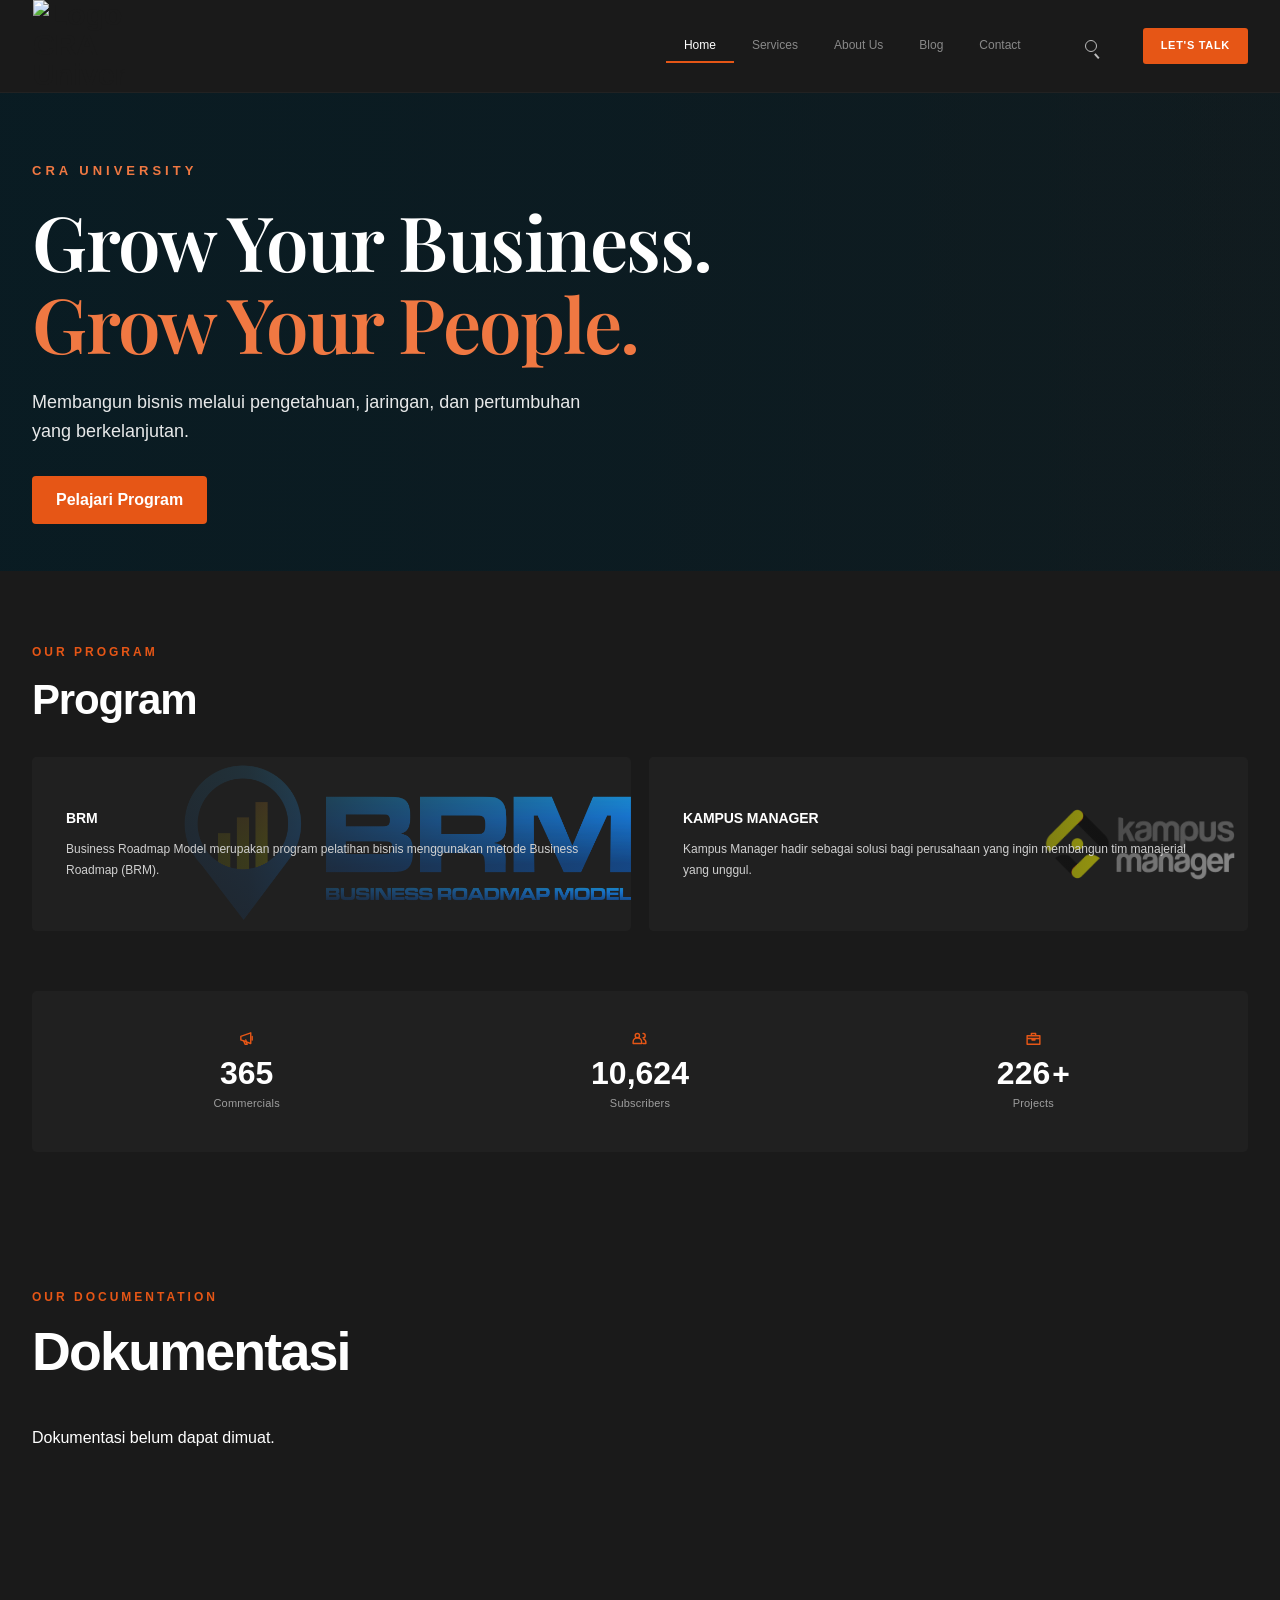
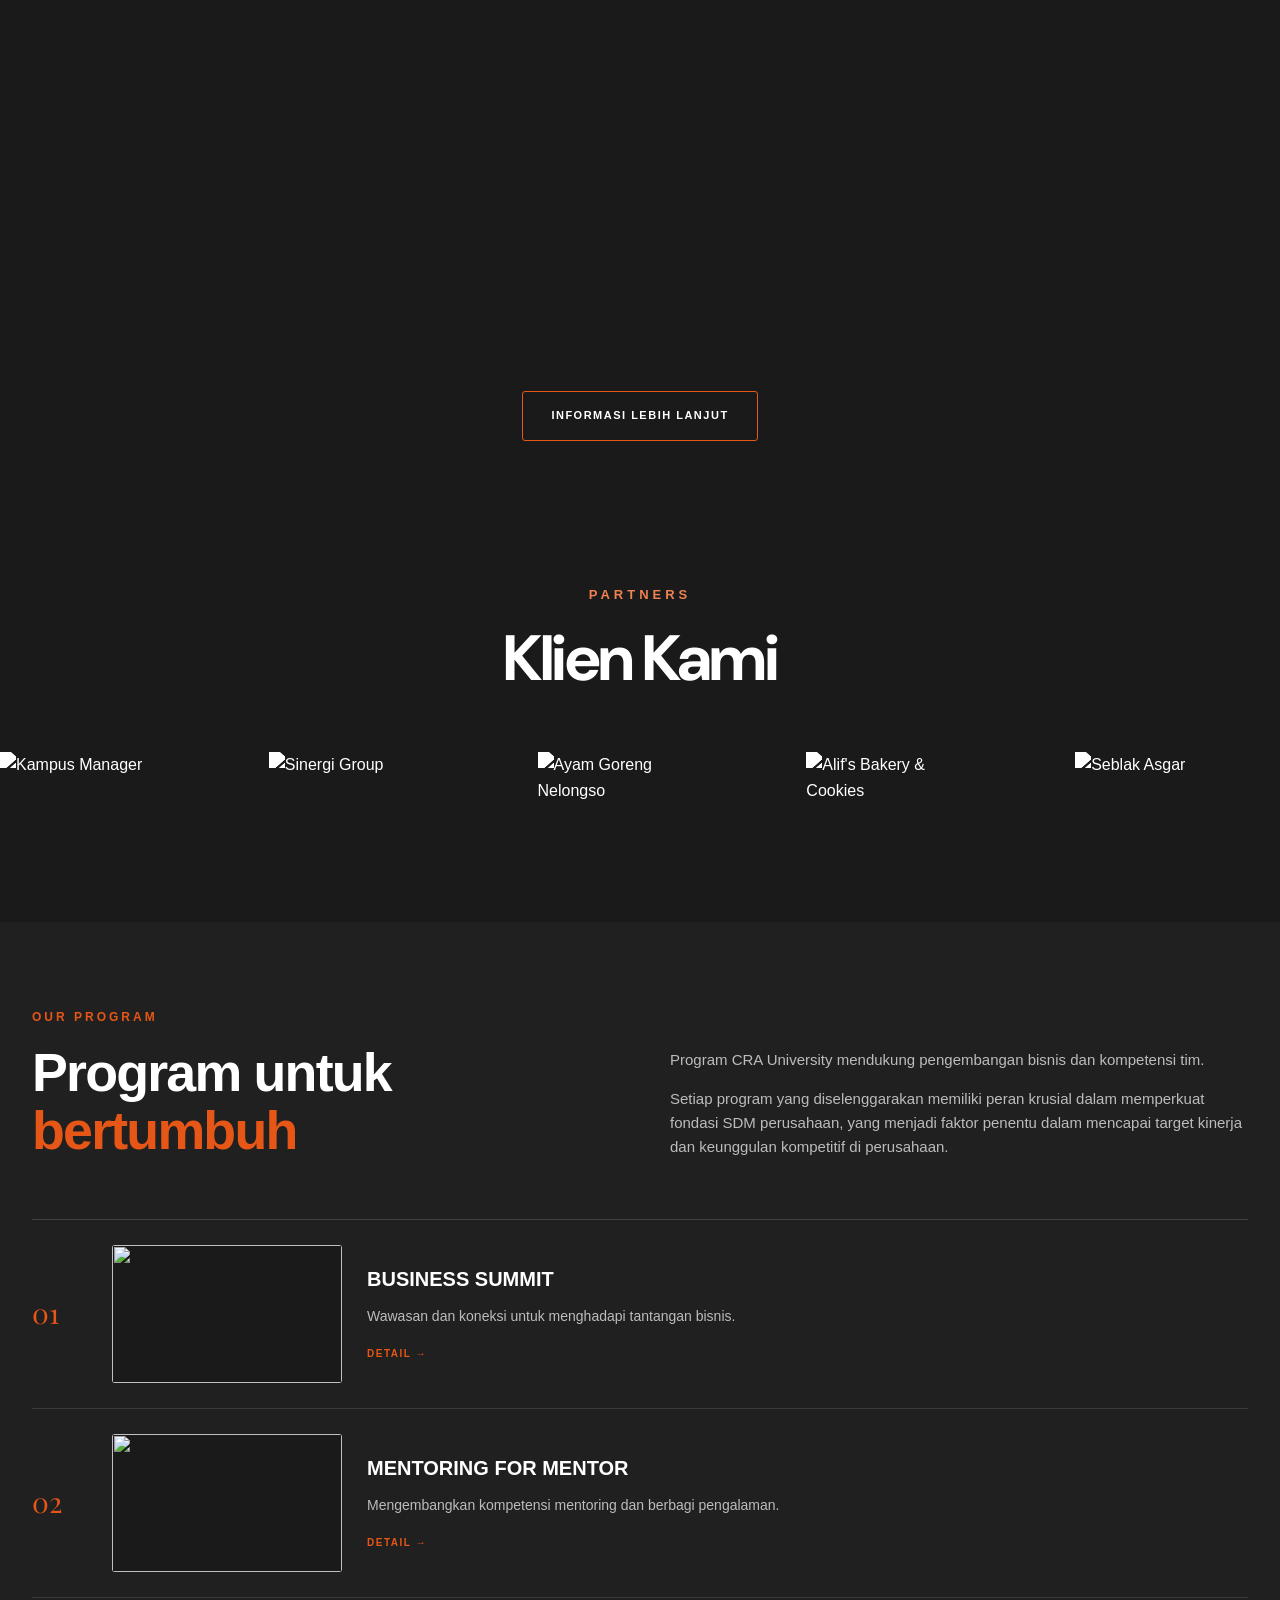
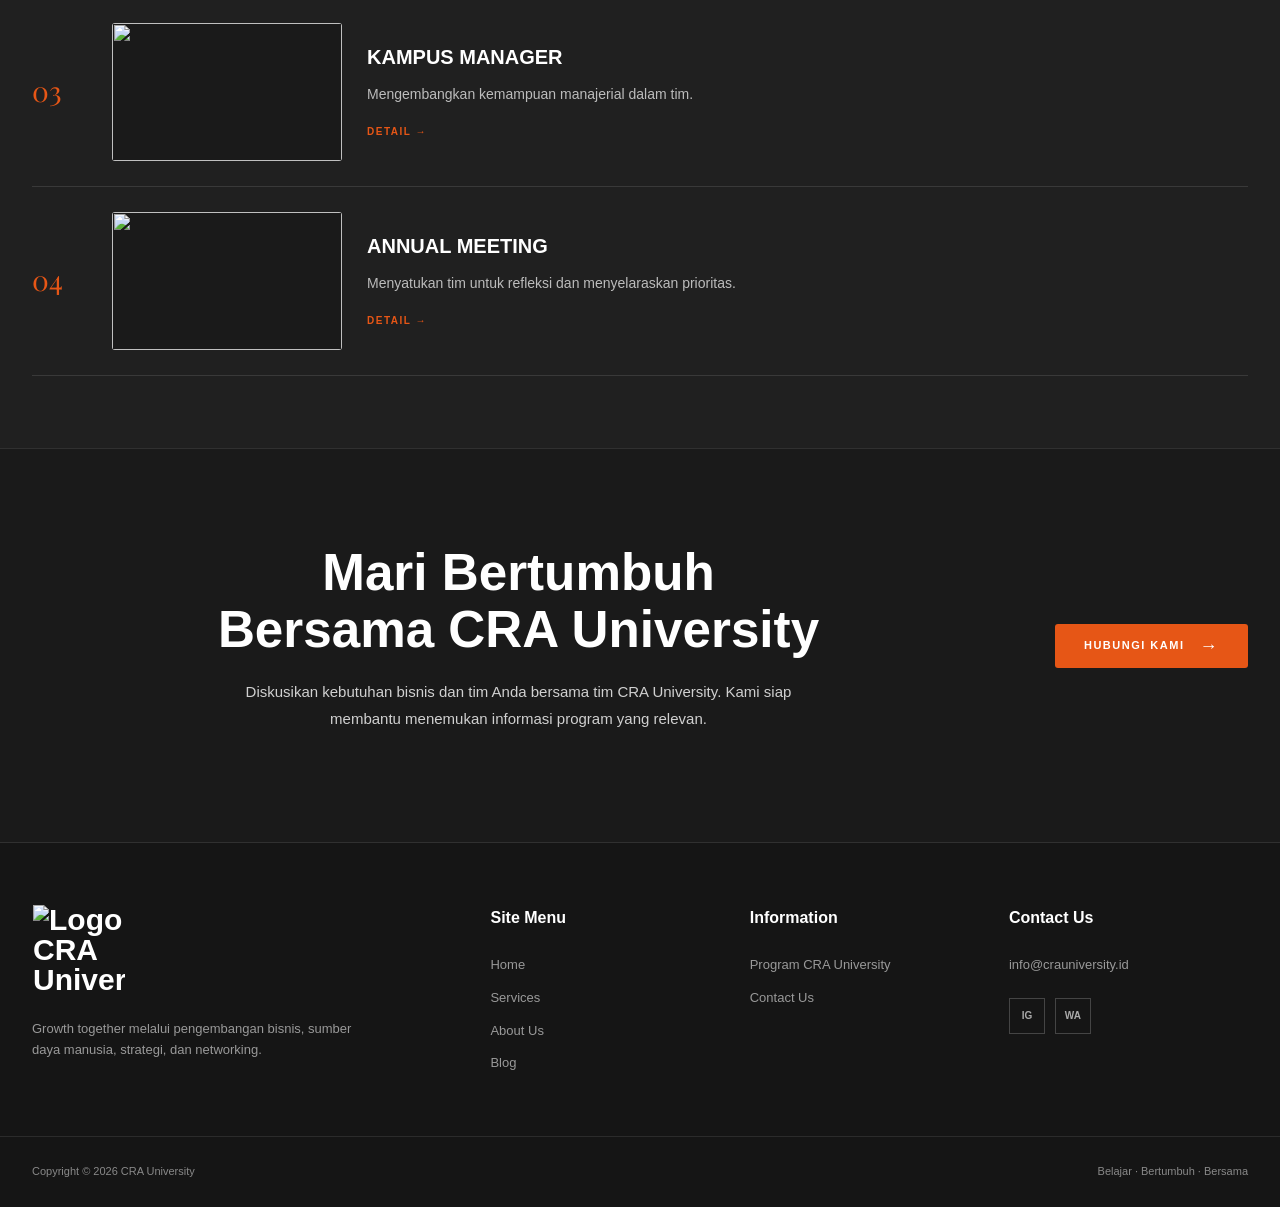
==== commit 3c73bdb2: "Add admin backend and dynamic content" ====
--- a/index.html
+++ b/index.html
@@ -287,20 +287,9 @@
 
 
                     <!-- Program BRM -->
-                    <article class="program-card">
+                    <article class="program-card program-card-brm">
 
                         <div class="program-card-content">
-
-                            <span
-                                class="program-icon"
-                                aria-hidden="true"
-                            >
-
-                                <svg viewBox="0 0 24 24">
-                                    <path d="M4 19V5m0 14h17M8 15v-4m4 4V7m4 8v-6m4 6V4"></path>
-                                </svg>
-
-                            </span>
 
                             <h3>
                                 BRM
@@ -318,21 +307,9 @@
 
 
                     <!-- Program Kampus Manager -->
-                    <article class="program-card">
+                    <article class="program-card program-card-kampus">
 
                         <div class="program-card-content">
-
-                            <span
-                                class="program-icon"
-                                aria-hidden="true"
-                            >
-
-                                <svg viewBox="0 0 24 24">
-                                    <path d="M4 4h12v12H4zM8 8h12v12H8z"></path>
-                                    <path d="M12 12h8v8"></path>
-                                </svg>
-
-                            </span>
 
                             <h3>
                                 KAMPUS MANAGER
@@ -1459,10 +1436,6 @@
 
     </footer>
 
-    <div class="admin-login-link">
-        <a href="admin/login.php">Admin Login</a>
-    </div>
-
 
     <!-- =====================================================
          JAVASCRIPT
--- a/css/style.css
+++ b/css/style.css
@@ -2426,7 +2426,7 @@
     display: block;
     width: 100%;
     height: 100%;
-    min-height: 520px;
+    min-height: auto;
     object-fit: cover;
     object-position: center;
 }
@@ -4211,16 +4211,19 @@
         height: 571px;
     }
 
+    /* Keep Home sections compact and let content determine height. */
     .home .program {
-        padding-bottom: 135px;
+        padding-bottom: 56px;
     }
 
     .home .documentation {
-        padding-bottom: 390px;
+        padding-top: 64px;
+        padding-bottom: 68px;
     }
 
     .home .documentation-grid {
-        grid-template-rows: repeat(2, 400px);
+        grid-template-rows: repeat(2, 250px);
+        gap: 16px;
     }
 
     .home .clients {
@@ -4232,7 +4235,7 @@
     }
 
     .home .year-program {
-        padding-bottom: 437px;
+        padding-bottom: 72px;
     }
 }
 
@@ -4343,7 +4346,7 @@
 .home .clients.section {
     overflow: hidden;
     padding: 76px 0 82px;
-    background: #fbfbfa;
+    background: #1a1a1a;
 }
 
 .home .clients .section-heading {
@@ -4352,7 +4355,7 @@
 
 .home .clients .eyebrow {
     margin-bottom: 18px;
-    color: #397b79;
+    color: #ef8152;
     font-size: 13px;
     font-weight: 700;
     letter-spacing: 4px;
@@ -4360,7 +4363,7 @@
 
 .home .clients .section-heading h2 {
     margin: 0;
-    color: #182b33;
+    color: #ffffff;
     font-family: "DM Sans", Arial, sans-serif;
     font-size: clamp(42px, 5vw, 64px);
     font-weight: 700;
@@ -4394,8 +4397,8 @@
     width: clamp(120px, 14vw, 205px);
     height: 88px;
     object-fit: contain;
-    filter: grayscale(1) brightness(0);
-    opacity: 0.58;
+    filter: brightness(0) invert(1);
+    opacity: 1;
 }
 
 .home .logos:hover .logos-track {
@@ -5156,9 +5159,43 @@
 }
 
 .home #program .program-card {
+    position: relative;
+    isolation: isolate;
     min-height: 174px;
+    overflow: hidden;
     border-radius: 5px;
     background: #202020;
+}
+
+.home #program .program-card::before,
+.home #program .program-card::after {
+    position: absolute;
+    inset: 0;
+    content: "";
+    pointer-events: none;
+}
+
+.home #program .program-card::before {
+    z-index: -2;
+    background-position: right center;
+    background-repeat: no-repeat;
+    background-size: auto 100%;
+    filter: brightness(1.75) saturate(1.15);
+    opacity: .95;
+}
+
+.home #program .program-card::after {
+    z-index: -1;
+    background: linear-gradient(90deg, #202020 0%, rgba(32, 32, 32, .88) 36%, rgba(32, 32, 32, .18) 100%);
+}
+
+.home #program .program-card-brm::before {
+    background-image: url("../assets/images/BRM1.png");
+}
+
+.home #program .program-card-kampus::before {
+    background-image: url("../assets/images/LOGO KAMPUS MANAGER kecil.png");
+    filter: brightness(2.2) saturate(1.15);
 }
 
 .home #program .program-card:hover {
@@ -5167,6 +5204,8 @@
 }
 
 .home #program .program-card-content {
+    position: relative;
+    z-index: 1;
     display: flex;
     min-height: 174px;
     flex-direction: column;
@@ -5175,16 +5214,6 @@
     padding: 28px 34px;
 }
 
-.program-icon {
-    display: grid;
-    width: 24px;
-    height: 24px;
-    margin-bottom: 19px;
-    place-items: center;
-    color: #ffffff;
-}
-
-.program-icon svg,
 .commercial-icon svg {
     display: block;
     width: 100%;
@@ -5315,7 +5344,7 @@
 
 @media (max-width: 600px) {
     .home #program.section {
-        padding: 58px 0 24px;
+        padding: 48px 0 30px;
     }
 
     .home #program .program-grid {
@@ -5325,7 +5354,7 @@
 
     .home #program .program-card,
     .home #program .program-card-content {
-        min-height: 160px;
+        min-height: 0;
     }
 
     .home #program .program-card-content {
@@ -6170,8 +6199,8 @@
 
 .pricing {
     padding: 100px 0;
-    color: #102b35;
-    background: #f7f8f5;
+    color: #f5f5f5;
+    background: #1a1a1a;
 }
 
 .pricing .container {
@@ -6188,7 +6217,7 @@
 
 .pricing .eyebrow {
     margin-bottom: 13px;
-    color: #087e80;
+    color: #ef8152;
     font-size: 11px;
     font-weight: 700;
     letter-spacing: 3px;
@@ -6196,7 +6225,7 @@
 
 .pricing .section-heading h2 {
     margin: 0;
-    color: #102b35;
+    color: #ffffff;
     font-family: 'Manrope', 'DM Sans', sans-serif;
     font-size: clamp(34px, 4vw, 44px);
     line-height: 1.1;
@@ -6219,24 +6248,26 @@
     flex-direction: column;
     min-width: 0;
     padding: 38px 25px 32px;
-    color: #102b35;
+    color: #f5f5f5;
     text-align: center;
-    background: #fff;
-    border: 1px solid rgba(16, 43, 53, .14);
+    background: #242424;
+    border: 1px solid #383838;
     border-radius: 8px 24px 8px 8px;
-    transition: transform .3s ease, box-shadow .3s ease;
+    transition: transform .3s ease, box-shadow .3s ease, border-color .3s ease;
 }
 
 .pricing .price-grid article:hover {
     transform: translateY(-6px);
-    box-shadow: 0 22px 45px rgba(15, 48, 56, .12);
+    border-color: #ef8152;
+    box-shadow: 0 22px 45px rgba(0, 0, 0, .3);
 }
 
 /* Kartu Gold */
 .pricing .price-grid article.popular {
     color: #fff;
-    background: linear-gradient(145deg, #102b35, #17666a);
-    border-color: #102b35;
+    background: linear-gradient(145deg, #2b211e, #542b1e);
+    border-color: #a94d29;
+    box-shadow: 0 12px 32px rgba(142, 61, 29, .16);
 }
 
 /* Label Popular */
@@ -6245,8 +6276,8 @@
     width: 100%;
     margin-bottom: 2px;
     padding: 6px 12px;
-    color: #102b35;
-    background: #c8f1dc;
+    color: #30180f;
+    background: #f2a27f;
     border-radius: 999px;
     font-size: 8px;
     line-height: 1.2;
@@ -6285,7 +6316,7 @@
 .pricing .plan-features li {
     position: relative;
     padding-left: 18px;
-    color: #102b35;
+    color: #dedede;
     font-size: 10px;
     line-height: 1.5;
 }
@@ -6300,11 +6331,11 @@
 
 .pricing .plan-features .included::before {
     content: '✓';
-    color: #087e80;
+    color: #ef8152;
 }
 
 .pricing .plan-features .excluded {
-    color: #92999a;
+    color: #929292;
 }
 
 .pricing .plan-features .excluded::before {
@@ -6315,7 +6346,7 @@
 /* Teks keterangan paket */
 .pricing .plan-note {
     margin: 0 0 14px;
-    color: #687a7d;
+    color: #aaaaaa;
     font-size: 10px;
     line-height: 1.6;
     text-align: left;
@@ -6326,7 +6357,7 @@
 }
 
 .pricing .price-grid .popular .plan-features .excluded {
-    color: rgba(255, 255, 255, .58);
+    color: rgba(255, 255, 255, .68);
 }
 
 .pricing .price-grid .popular .plan-note {
@@ -6343,10 +6374,10 @@
     margin-top: auto;
     padding: 12px 21px;
     color: #fff;
-    background: #087e80;
+    background: #e65616;
     border: 1px solid transparent;
     border-radius: 999px;
-    box-shadow: 0 9px 24px rgba(8, 126, 128, .2);
+    box-shadow: 0 9px 24px rgba(230, 86, 22, .2);
     font-size: 10px;
     font-weight: 700;
     letter-spacing: .2px;
@@ -6362,8 +6393,8 @@
 
 .pricing .plan-button:hover {
     transform: translateY(-3px);
-    background: #066d70;
-    box-shadow: 0 15px 30px rgba(8, 126, 128, .28);
+    background: #c94710;
+    box-shadow: 0 15px 30px rgba(230, 86, 22, .3);
 }
 
 /* Tampilan tablet dan mobile */
@@ -6425,4 +6456,10 @@
 .admin-login-link a:hover {
     color: #c89b3c;
     border-color: #c89b3c;
-}+}
+
+/* =========================================================
+   END OF MAIN STYLESHEET
+   Spacing is controlled by the page-specific rules above.
+   Avoid adding global override blocks here.
+========================================================= */
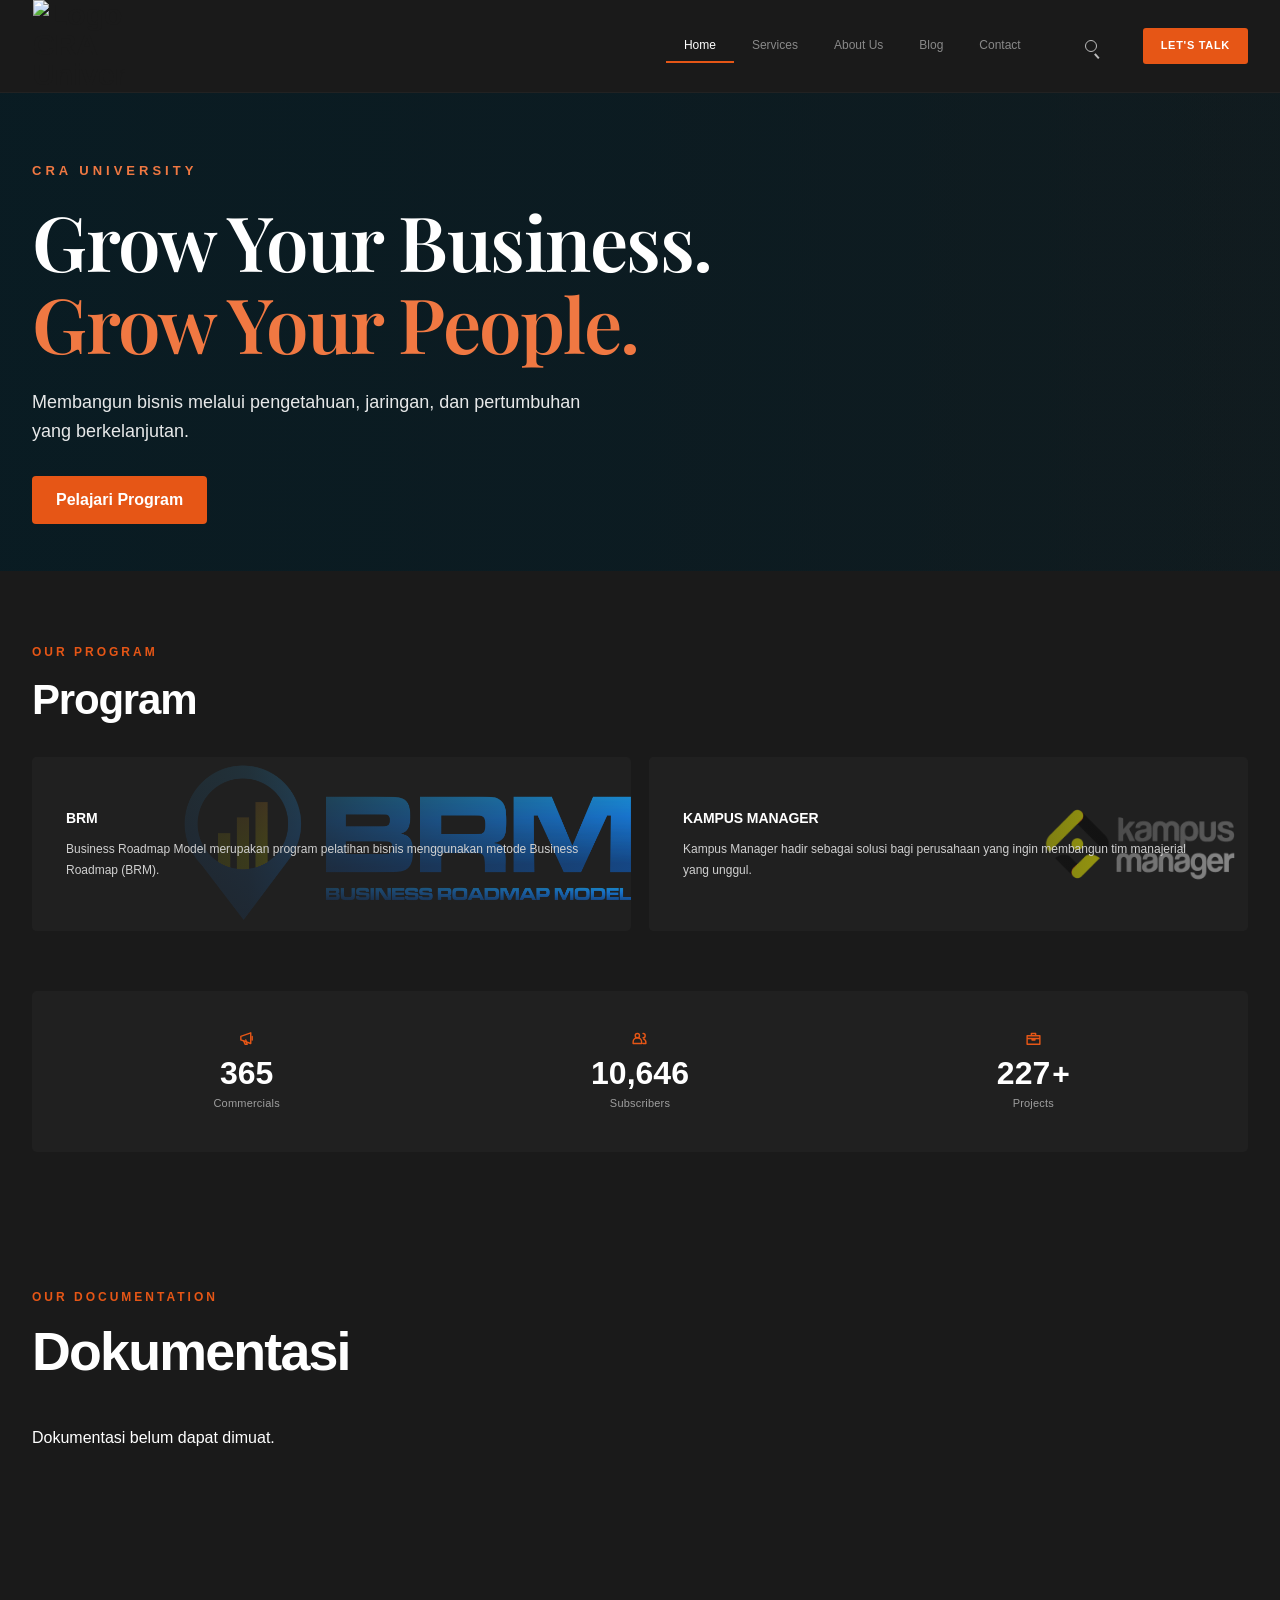
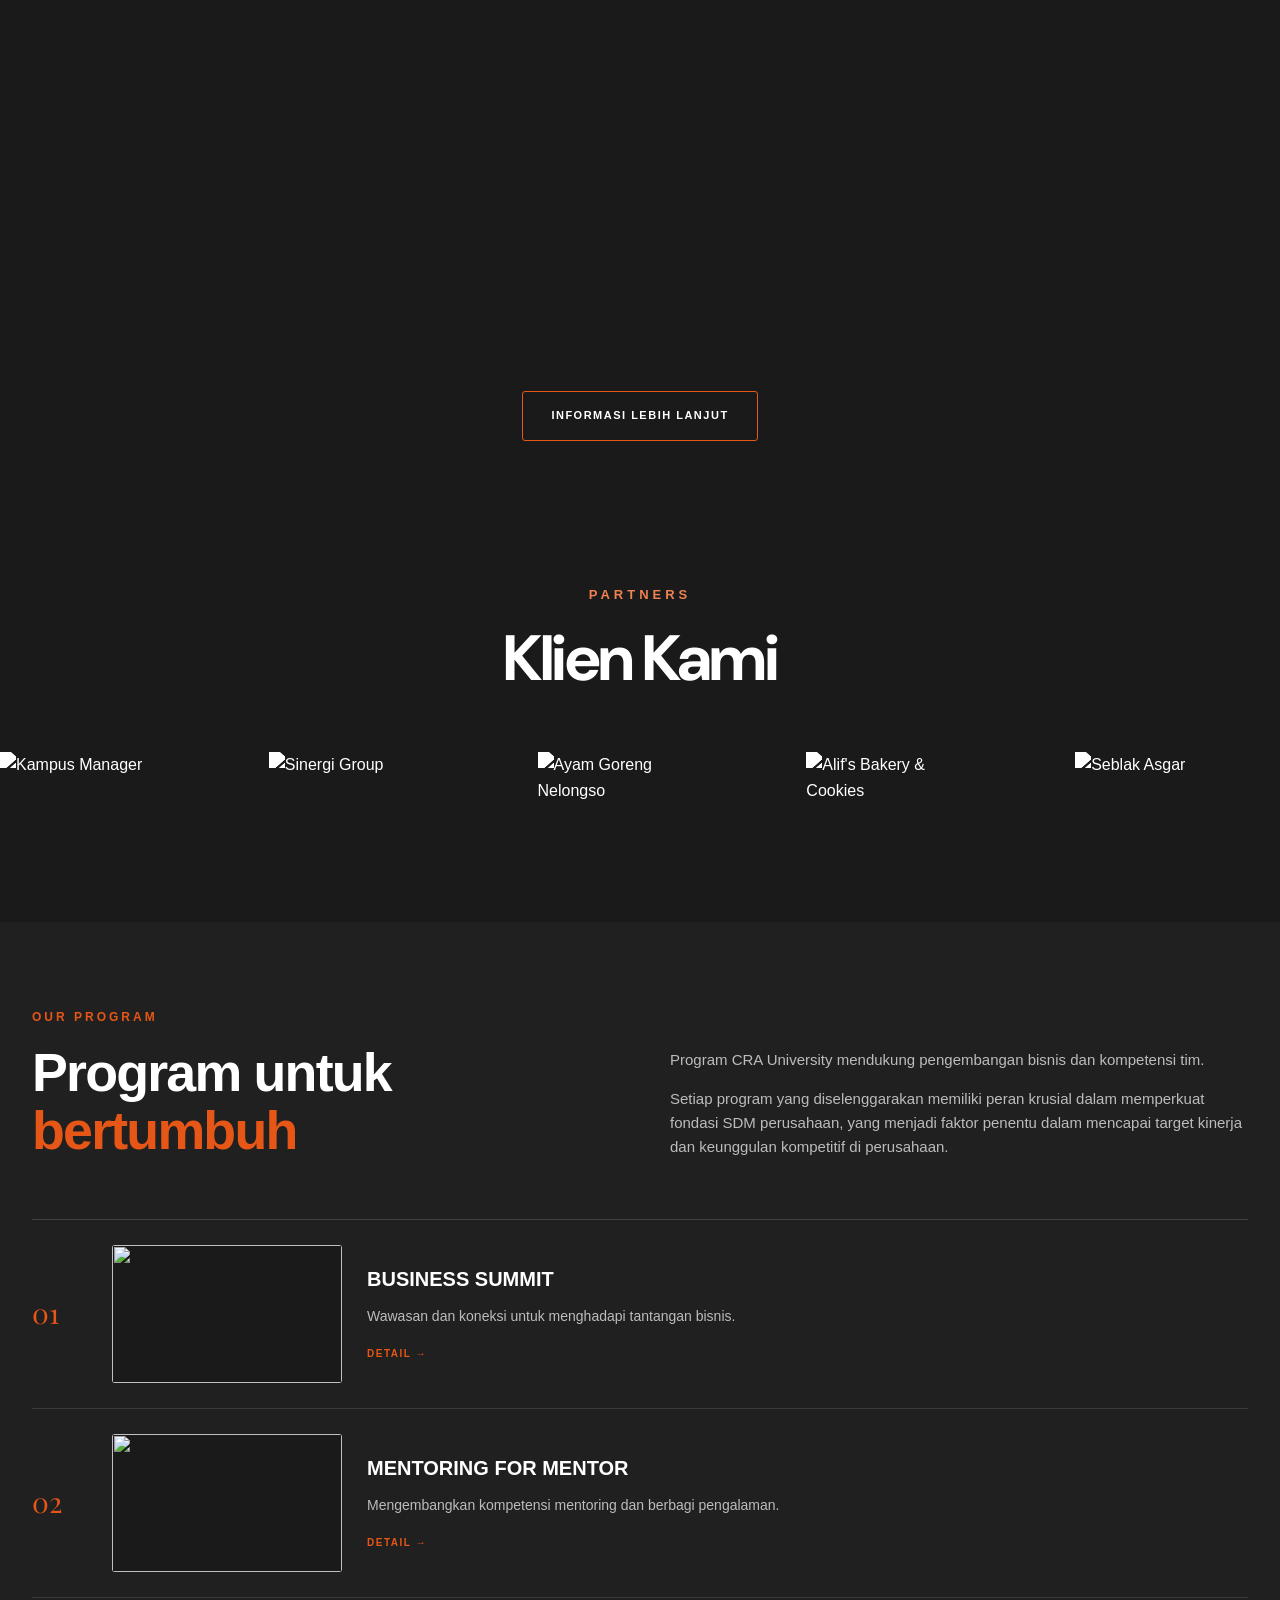
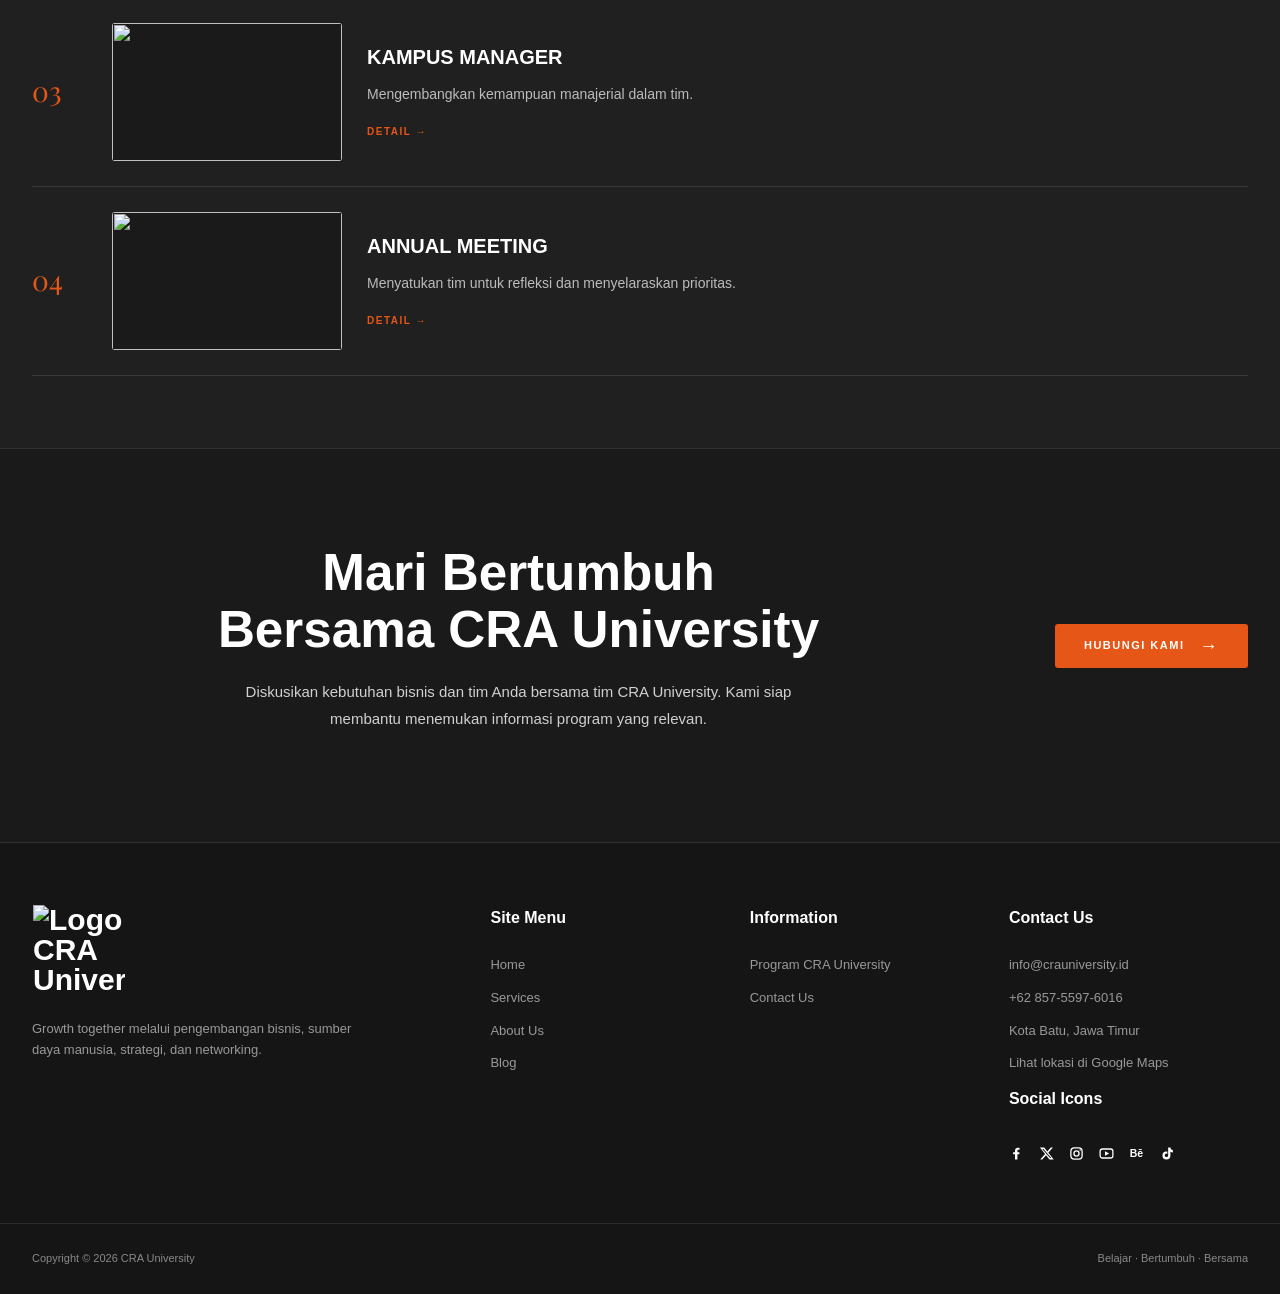
==== commit c03351f3: "update" ====
--- a/index.html
+++ b/index.html
@@ -26,7 +26,7 @@
     >
 
     <!-- CSS -->
-    <link rel="stylesheet" href="css/style.css">
+    <link rel="stylesheet" href="css/style.css?v=20261010-footer-consistency">
 </head>
 
 <body class="home">
@@ -1384,25 +1384,38 @@
                     info@crauniversity.id
                 </a>
 
-
+                <a href="https://wa.me/6285755976016" target="_blank" rel="noopener noreferrer">
+                    +62 857-5597-6016
+                </a>
+
+                <p>
+                    Kota Batu, Jawa Timur
+                </p>
+
+                <a href="https://maps.app.goo.gl/hWY1gMazES7ZQg7K9" target="_blank" rel="noopener noreferrer">
+                    Lihat lokasi di Google Maps
+                </a>
+
+                <h3>Social Icons</h3>
                 <div class="social-links">
 
-                    <a
-                        href="https://www.instagram.com/crauniversity/"
-                        aria-label="Instagram CRA University"
-                        target="_blank"
-                        rel="noopener noreferrer"
-                    >
-                        IG
+                    <a href="#" aria-label="Facebook">
+                        <svg viewBox="0 0 20 20" aria-hidden="true"><path d="M11.2 18v-7h2.4l.4-2.8h-2.8V6.4c0-.8.2-1.4 1.4-1.4h1.5V2.5c-.3 0-1.2-.1-2.3-.1-2.3 0-3.8 1.4-3.8 3.9v1.9H5.5V11H8v7h3.2Z"></path></svg>
                     </a>
-
-                    <a
-                        href="https://wa.me/6285755976016"
-                        aria-label="WhatsApp CRA University"
-                        target="_blank"
-                        rel="noopener noreferrer"
-                    >
-                        WA
+                    <a href="#" aria-label="X">
+                        <svg viewBox="0 0 20 20" aria-hidden="true"><path d="M15.7 2h2.8l-6.1 7 7.2 9h-5.7l-4.5-5.7L4.4 18H1.6l6.5-7.5L1.2 2h5.8l4.1 5.3L15.7 2Zm-1 14h1.6L6 4H4.3l10.4 12Z"></path></svg>
+                    </a>
+                    <a href="#" aria-label="Instagram">
+                        <svg viewBox="0 0 20 20" aria-hidden="true"><rect x="2.5" y="2.5" width="15" height="15" rx="4.5" fill="none" stroke="currentColor" stroke-width="1.7"></rect><circle cx="10" cy="10" r="3.4" fill="none" stroke="currentColor" stroke-width="1.7"></circle><circle cx="14.9" cy="5.3" r="1" stroke="none"></circle></svg>
+                    </a>
+                    <a href="#" aria-label="YouTube">
+                        <svg viewBox="0 0 20 20" aria-hidden="true"><rect x="1.5" y="4" width="17" height="12" rx="3" fill="none" stroke="currentColor" stroke-width="1.7"></rect><path d="m8 7 5.5 3-5.5 3V7Z"></path></svg>
+                    </a>
+                    <a href="#" aria-label="Behance">
+                        <svg viewBox="0 0 20 20" aria-hidden="true"><text x="1" y="15" font-family="Arial, sans-serif" font-size="14" font-weight="700">Bē</text></svg>
+                    </a>
+                    <a href="#" aria-label="TikTok">
+                        <svg viewBox="0 0 20 20" aria-hidden="true"><path d="M12.2 2h3c.2 1.9 1.3 3.2 3.3 3.5v3a8.1 8.1 0 0 1-3.3-1v5.1a5.3 5.3 0 1 1-5.3-5.3c.4 0 .8 0 1.2.1v3.1a2.3 2.3 0 1 0 1.1 2V2Z"></path></svg>
                     </a>
 
                 </div>
--- a/css/style.css
+++ b/css/style.css
@@ -1572,36 +1572,42 @@
 .social-links {
     display: flex;
 
-    gap: 10px;
+    align-items: center;
+
+    gap: 15px;
 
     margin-top: 10px;
 }
 
-.social-links a {
-    width: 36px;
-    height: 36px;
-
+.social-links svg {
+    width: 15px;
+    height: 15px;
+
+    fill: currentColor;
+}
+
+.footer .social-links a {
     display: flex;
 
     align-items: center;
     justify-content: center;
 
-    border: 1px solid #444;
-
-    color: #aaa;
-
-    font-size: 10px;
-    font-weight: 700;
+    width: 15px;
+    height: 15px;
+
+    border: 0;
+
+    background: transparent;
+
+    color: #ffffff;
+
+    box-shadow: none;
 
     transition: var(--transition);
 }
 
-.social-links a:hover {
-    border-color: var(--primary);
-
-    background: var(--primary);
-
-    color: var(--white);
+.footer .social-links a:hover {
+    color: #ffffff;
 }
 
 .footer-bottom {
